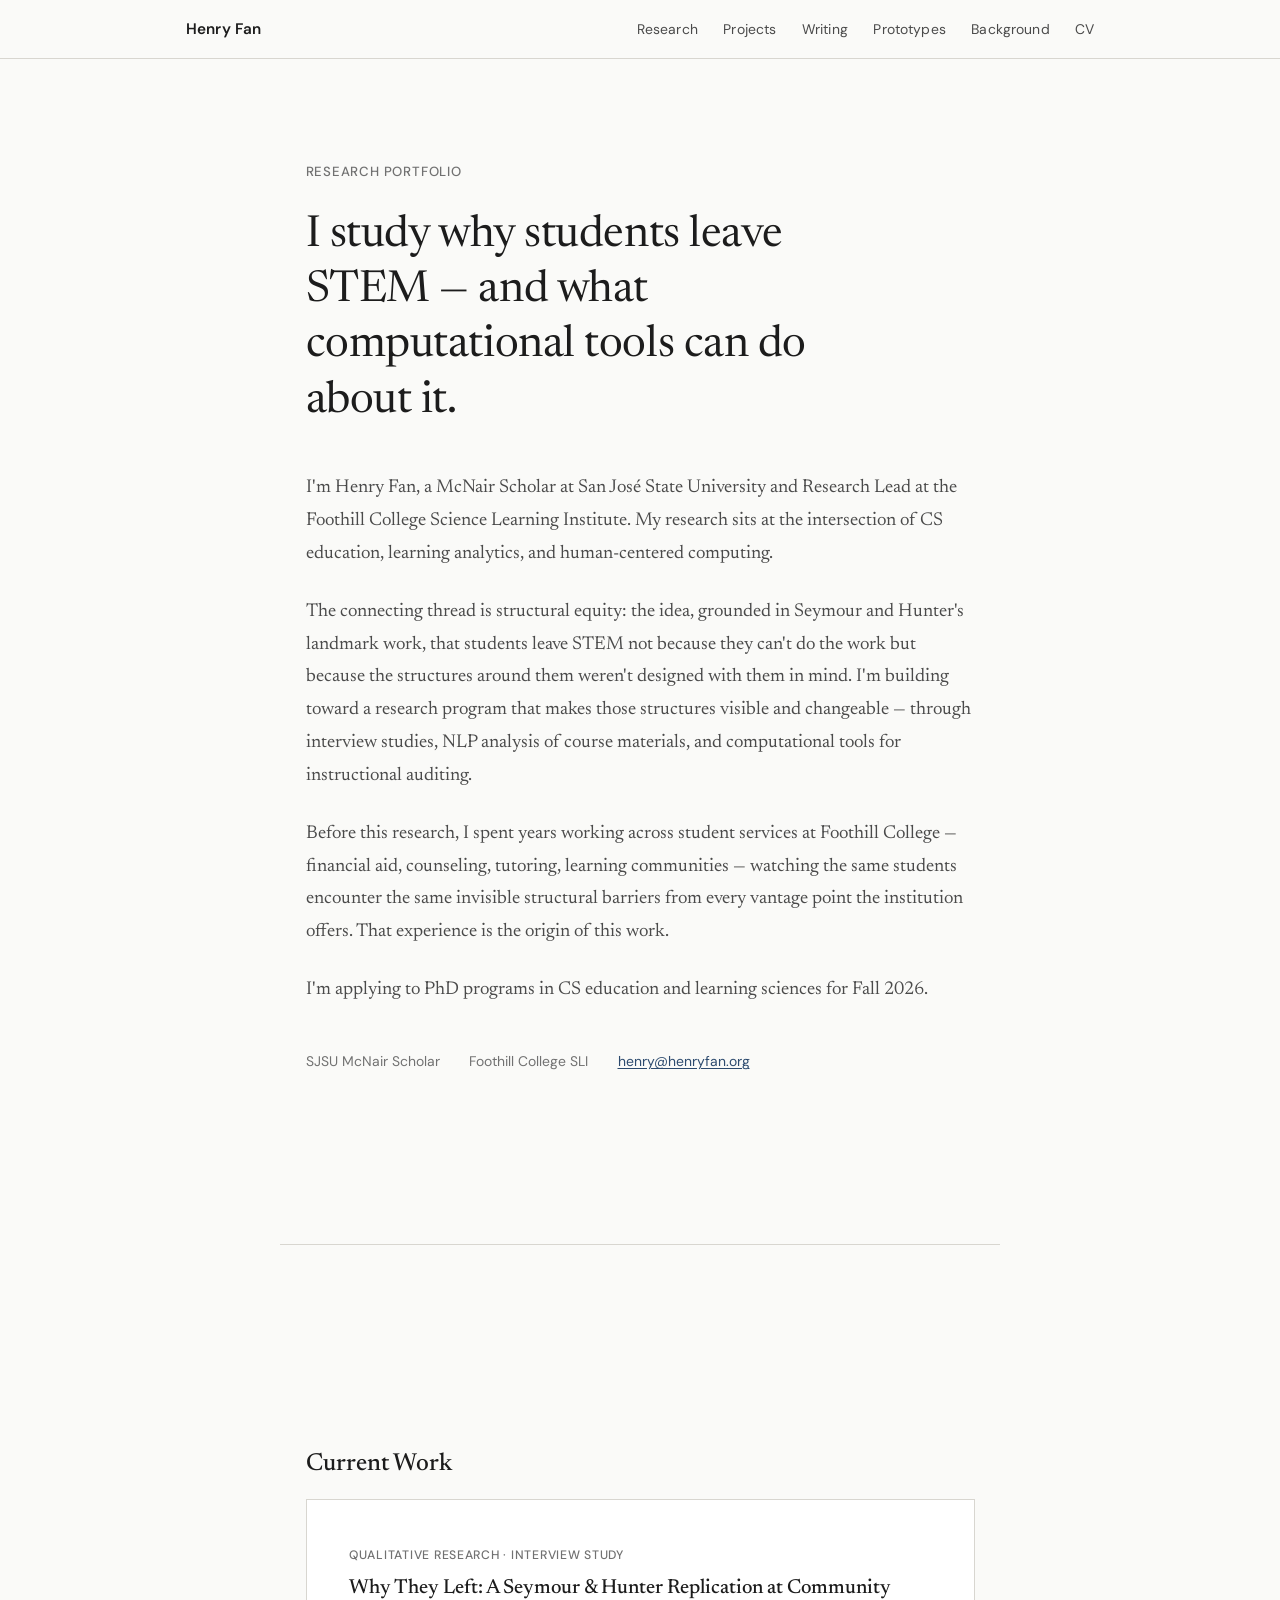
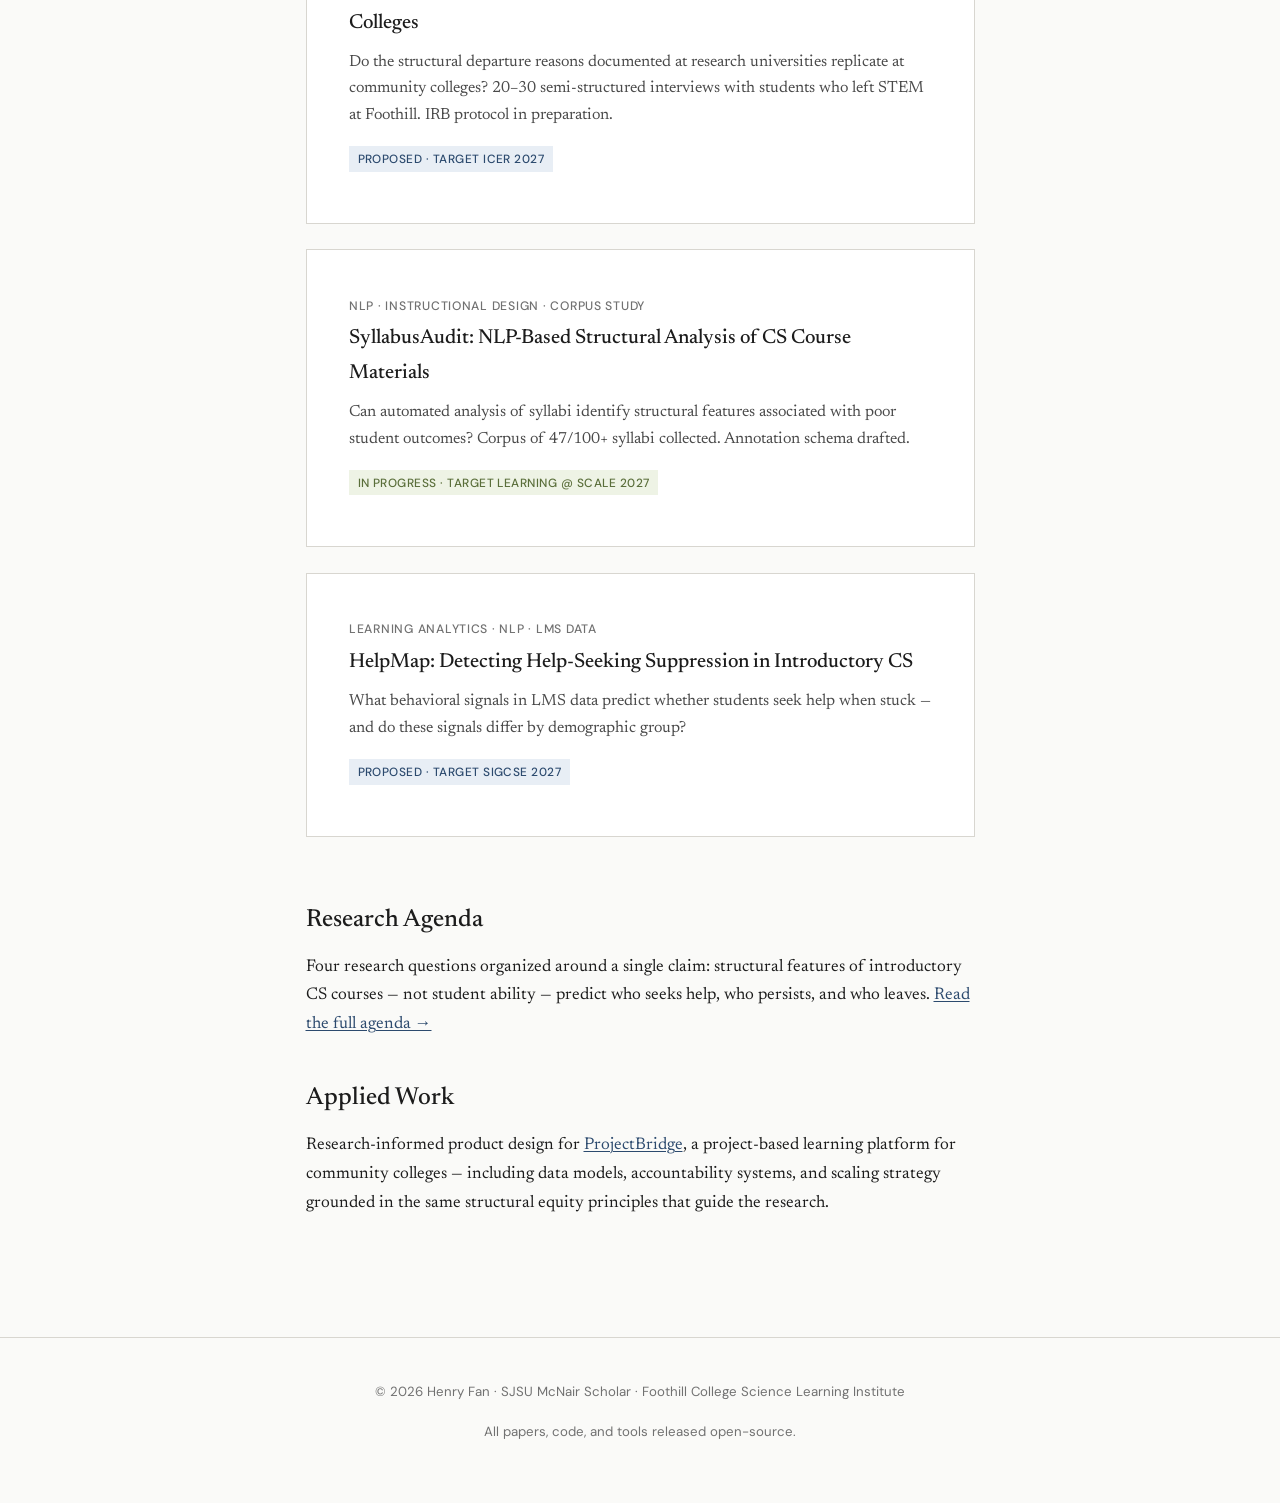
==== index.html @ f2f8becf "Add files via upload" ====
<!DOCTYPE html>
<html lang="en">
<head>
  <meta charset="UTF-8">
  <meta name="viewport" content="width=device-width, initial-scale=1.0">
  <title>Henry Fan — CS Education Research</title>
  <meta name="description" content="Research portfolio of Henry Fan. Studying structural features of introductory CS courses that predict help-seeking, persistence, and belonging at community colleges.">
  <link rel="stylesheet" href="style.css">
</head>
<body>

<nav class="site-nav" aria-label="Main navigation">
  <div class="nav-inner">
    <a href="index.html" class="nav-name">Henry Fan</a>
    <button class="nav-toggle" aria-label="Toggle navigation" onclick="document.querySelector('.nav-links').classList.toggle('open')">☰</button>
    <ul class="nav-links">
      <li><a href="research.html">Research</a></li>
      <li><a href="projects.html">Projects</a></li>
      <li><a href="writing.html">Writing</a></li>
      <li><a href="tools.html">Prototypes</a></li>
      <li><a href="background.html">Background</a></li>
      <li><a href="cv.pdf">CV</a></li>
    </ul>
  </div>
</nav>

<main>
  <div class="hero">
    <p class="hero-label">Research Portfolio</p>

    <h1>I study why students leave STEM — and what computational tools can do about it.</h1>

    <p class="lead">
      I'm Henry Fan, a McNair Scholar at San José State University and Research Lead at the Foothill College Science Learning Institute. My research sits at the intersection of CS education, learning analytics, and human-centered computing.
    </p>

    <p class="lead">
      The connecting thread is structural equity: the idea, grounded in Seymour and Hunter's landmark work, that students leave STEM not because they can't do the work but because the structures around them weren't designed with them in mind. I'm building toward a research program that makes those structures visible and changeable — through interview studies, NLP analysis of course materials, and computational tools for instructional auditing.
    </p>

    <p class="lead">
      Before this research, I spent years working across student services at Foothill College — financial aid, counseling, tutoring, learning communities — watching the same students encounter the same invisible structural barriers from every vantage point the institution offers. That experience is the origin of this work.
    </p>

    <p class="lead" style="margin-bottom: var(--space-xl);">
      I'm applying to PhD programs in CS education and learning sciences for Fall 2026.
    </p>

    <div class="meta-info">
      <span>SJSU McNair Scholar</span>
      <span>Foothill College SLI</span>
      <span><a href="mailto:henry@henryfan.org">henry@henryfan.org</a></span>
    </div>
  </div>

  <hr style="max-width: var(--max-width); margin-left: auto; margin-right: auto;">

  <div class="page-container">
    <h2>Current Work</h2>

    <div class="card">
      <a href="projects.html#p3">
        <span class="card-label">Qualitative Research · Interview Study</span>
        <p class="card-title">Why They Left: A Seymour &amp; Hunter Replication at Community Colleges</p>
        <p class="card-desc">Do the structural departure reasons documented at research universities replicate at community colleges? 20–30 semi-structured interviews with students who left STEM at Foothill. IRB protocol in preparation.</p>
        <span class="status proposed">Proposed · Target ICER 2027</span>
      </a>
    </div>

    <div class="card">
      <a href="projects.html#p2">
        <span class="card-label">NLP · Instructional Design · Corpus Study</span>
        <p class="card-title">SyllabusAudit: NLP-Based Structural Analysis of CS Course Materials</p>
        <p class="card-desc">Can automated analysis of syllabi identify structural features associated with poor student outcomes? Corpus of 47/100+ syllabi collected. Annotation schema drafted.</p>
        <span class="status in-progress">In Progress · Target Learning @ Scale 2027</span>
      </a>
    </div>

    <div class="card">
      <a href="projects.html#p1">
        <span class="card-label">Learning Analytics · NLP · LMS Data</span>
        <p class="card-title">HelpMap: Detecting Help-Seeking Suppression in Introductory CS</p>
        <p class="card-desc">What behavioral signals in LMS data predict whether students seek help when stuck — and do these signals differ by demographic group?</p>
        <span class="status proposed">Proposed · Target SIGCSE 2027</span>
      </a>
    </div>

    <h2>Research Agenda</h2>
    <p>
      Four research questions organized around a single claim: structural features of introductory CS courses — not student ability — predict who seeks help, who persists, and who leaves. <a href="research.html">Read the full agenda →</a>
    </p>

    <h2 style="margin-top: var(--space-xl);">Applied Work</h2>
    <p>
      Research-informed product design for <a href="applied.html">ProjectBridge</a>, a project-based learning platform for community colleges — including data models, accountability systems, and scaling strategy grounded in the same structural equity principles that guide the research.
    </p>
  </div>
</main>

<footer class="site-footer">
  <p>© 2026 Henry Fan · SJSU McNair Scholar · Foothill College Science Learning Institute</p>
  <p style="margin-top: 0.25rem;">All papers, code, and tools released open-source.</p>
</footer>

</body>
</html>
---- style.css ----
/* ============================================
   Henry Fan — Research Portfolio
   Academic editorial design system
   ============================================ */

@import url('https://fonts.googleapis.com/css2?family=Newsreader:ital,opsz,wght@0,6..72,300;0,6..72,400;0,6..72,500;0,6..72,600;1,6..72,400;1,6..72,500&family=DM+Sans:ital,wght@0,400;0,500;0,600;1,400&display=swap');

:root {
  --color-text: #1c1c1c;
  --color-text-secondary: #4a4a4a;
  --color-text-muted: #717171;
  --color-accent: #2c4a6e;
  --color-accent-light: #3a6b9f;
  --color-bg: #fafaf8;
  --color-bg-alt: #f2f1ed;
  --color-border: #d8d6d0;
  --color-border-light: #e8e6e2;
  --color-white: #ffffff;
  --font-serif: 'Newsreader', 'Georgia', serif;
  --font-sans: 'DM Sans', 'Helvetica Neue', sans-serif;
  --max-width: 720px;
  --max-width-wide: 960px;
  --space-xs: 0.25rem;
  --space-sm: 0.5rem;
  --space-md: 1rem;
  --space-lg: 1.5rem;
  --space-xl: 2.5rem;
  --space-2xl: 4rem;
  --space-3xl: 6rem;
}

*, *::before, *::after {
  margin: 0;
  padding: 0;
  box-sizing: border-box;
}

html {
  font-size: 17px;
  scroll-behavior: smooth;
  -webkit-text-size-adjust: 100%;
}

body {
  font-family: var(--font-serif);
  color: var(--color-text);
  background: var(--color-bg);
  line-height: 1.7;
  -webkit-font-smoothing: antialiased;
  -moz-osx-font-smoothing: grayscale;
}

/* ---- Navigation ---- */

.site-nav {
  font-family: var(--font-sans);
  border-bottom: 1px solid var(--color-border);
  background: var(--color-bg);
  position: sticky;
  top: 0;
  z-index: 100;
}

.site-nav .nav-inner {
  max-width: var(--max-width-wide);
  margin: 0 auto;
  padding: 0.85rem 1.5rem;
  display: flex;
  justify-content: space-between;
  align-items: center;
  flex-wrap: wrap;
  gap: 0.5rem;
}

.site-nav .nav-name {
  font-weight: 600;
  font-size: 0.9rem;
  letter-spacing: 0.02em;
  color: var(--color-text);
  text-decoration: none;
}

.site-nav .nav-links {
  display: flex;
  gap: 1.5rem;
  list-style: none;
  flex-wrap: wrap;
}

.site-nav .nav-links a {
  font-size: 0.82rem;
  color: var(--color-text-secondary);
  text-decoration: none;
  letter-spacing: 0.01em;
  transition: color 0.15s;
}

.site-nav .nav-links a:hover,
.site-nav .nav-links a.active {
  color: var(--color-accent);
}

.nav-toggle {
  display: none;
  background: none;
  border: none;
  cursor: pointer;
  padding: 0.25rem;
  color: var(--color-text);
  font-size: 1.4rem;
  line-height: 1;
}

@media (max-width: 640px) {
  .nav-toggle {
    display: block;
  }
  .site-nav .nav-links {
    display: none;
    width: 100%;
    flex-direction: column;
    gap: 0.75rem;
    padding-top: 0.75rem;
    border-top: 1px solid var(--color-border-light);
  }
  .site-nav .nav-links.open {
    display: flex;
  }
}

/* ---- Layout ---- */

.page-container {
  max-width: var(--max-width);
  margin: 0 auto;
  padding: var(--space-2xl) 1.5rem var(--space-3xl);
}

.page-container.wide {
  max-width: var(--max-width-wide);
}

/* ---- Typography ---- */

h1 {
  font-family: var(--font-serif);
  font-size: 2.2rem;
  font-weight: 500;
  line-height: 1.2;
  margin-bottom: var(--space-lg);
  letter-spacing: -0.01em;
}

h2 {
  font-family: var(--font-serif);
  font-size: 1.45rem;
  font-weight: 500;
  line-height: 1.3;
  margin-top: var(--space-2xl);
  margin-bottom: var(--space-md);
  color: var(--color-text);
}

h3 {
  font-family: var(--font-sans);
  font-size: 0.95rem;
  font-weight: 600;
  letter-spacing: 0.03em;
  text-transform: uppercase;
  color: var(--color-text-muted);
  margin-top: var(--space-xl);
  margin-bottom: var(--space-sm);
}

p {
  margin-bottom: var(--space-md);
}

a {
  color: var(--color-accent);
  text-decoration-thickness: 1px;
  text-underline-offset: 2px;
}

a:hover {
  color: var(--color-accent-light);
}

blockquote {
  border-left: 2px solid var(--color-accent);
  padding-left: var(--space-lg);
  margin: var(--space-xl) 0;
  font-style: italic;
  color: var(--color-text-secondary);
}

strong {
  font-weight: 600;
}

em {
  font-style: italic;
}

hr {
  border: none;
  border-top: 1px solid var(--color-border);
  margin: var(--space-2xl) 0;
}

/* ---- Page header ---- */

.page-header {
  margin-bottom: var(--space-2xl);
}

.page-header .label {
  font-family: var(--font-sans);
  font-size: 0.78rem;
  font-weight: 500;
  letter-spacing: 0.06em;
  text-transform: uppercase;
  color: var(--color-text-muted);
  margin-bottom: var(--space-sm);
}

.page-header h1 {
  margin-bottom: var(--space-sm);
}

.page-header .subtitle {
  font-size: 1.05rem;
  color: var(--color-text-secondary);
  line-height: 1.6;
}

/* ---- Homepage hero ---- */

.hero {
  padding: var(--space-3xl) 1.5rem;
  max-width: var(--max-width);
  margin: 0 auto;
}

.hero-label {
  font-family: var(--font-sans);
  font-size: 0.78rem;
  font-weight: 500;
  letter-spacing: 0.06em;
  text-transform: uppercase;
  color: var(--color-text-muted);
  margin-bottom: var(--space-lg);
}

.hero h1 {
  font-size: 2.6rem;
  font-weight: 400;
  line-height: 1.25;
  margin-bottom: var(--space-xl);
  max-width: 600px;
}

.hero .lead {
  font-size: 1.1rem;
  line-height: 1.75;
  color: var(--color-text-secondary);
  margin-bottom: var(--space-lg);
}

.hero .meta-info {
  font-family: var(--font-sans);
  font-size: 0.82rem;
  color: var(--color-text-muted);
  line-height: 1.8;
}

.hero .meta-info span {
  display: inline-block;
  margin-right: var(--space-lg);
}

/* ---- Cards ---- */

.card {
  background: var(--color-white);
  border: 1px solid var(--color-border);
  padding: var(--space-xl);
  margin-bottom: var(--space-lg);
  transition: border-color 0.15s;
}

.card:hover {
  border-color: var(--color-accent);
}

.card .card-label {
  font-family: var(--font-sans);
  font-size: 0.72rem;
  font-weight: 500;
  letter-spacing: 0.06em;
  text-transform: uppercase;
  color: var(--color-text-muted);
  margin-bottom: var(--space-sm);
}

.card .card-title {
  font-family: var(--font-serif);
  font-size: 1.2rem;
  font-weight: 500;
  margin-bottom: var(--space-sm);
  color: var(--color-text);
  text-transform: none;
  letter-spacing: normal;
}

.card .card-desc {
  font-size: 0.95rem;
  color: var(--color-text-secondary);
  line-height: 1.65;
}

.card a {
  text-decoration: none;
  color: inherit;
}

/* ---- Status badges ---- */

.status {
  font-family: var(--font-sans);
  font-size: 0.7rem;
  font-weight: 500;
  letter-spacing: 0.04em;
  text-transform: uppercase;
  padding: 0.15rem 0.5rem;
  display: inline-block;
  margin-bottom: var(--space-sm);
}

.status.proposed {
  color: var(--color-accent);
  background: #e8eef5;
}

.status.in-progress {
  color: #5a6e3a;
  background: #eef3e5;
}

.status.submitted {
  color: #7a5a2e;
  background: #f5f0e5;
}

/* ---- Research question blocks ---- */

.rq-block {
  border-left: 2px solid var(--color-border);
  padding: var(--space-lg) 0 var(--space-lg) var(--space-xl);
  margin-bottom: var(--space-xl);
}

.rq-block .rq-id {
  font-family: var(--font-sans);
  font-size: 0.75rem;
  font-weight: 600;
  letter-spacing: 0.06em;
  text-transform: uppercase;
  color: var(--color-accent);
  margin-bottom: var(--space-xs);
}

.rq-block .rq-title {
  font-family: var(--font-serif);
  font-size: 1.15rem;
  font-weight: 500;
  margin-bottom: var(--space-sm);
  color: var(--color-text);
}

.rq-block .rq-text {
  font-size: 0.95rem;
  color: var(--color-text-secondary);
  line-height: 1.65;
}

.rq-block .rq-methods {
  font-family: var(--font-sans);
  font-size: 0.8rem;
  color: var(--color-text-muted);
  margin-top: var(--space-sm);
}

/* ---- Detail sections (project pages, etc.) ---- */

.detail-section {
  margin-top: var(--space-xl);
}

.detail-section h3 {
  margin-top: 0;
}

.detail-grid {
  display: grid;
  grid-template-columns: 1fr 1fr;
  gap: var(--space-md) var(--space-xl);
  margin-top: var(--space-md);
}

@media (max-width: 640px) {
  .detail-grid {
    grid-template-columns: 1fr;
  }
}

.detail-grid dt {
  font-family: var(--font-sans);
  font-size: 0.78rem;
  font-weight: 500;
  letter-spacing: 0.03em;
  text-transform: uppercase;
  color: var(--color-text-muted);
  margin-bottom: 0.15rem;
}

.detail-grid dd {
  font-size: 0.92rem;
  color: var(--color-text-secondary);
  line-height: 1.55;
}

/* ---- Timeline / Roadmap ---- */

.timeline-item {
  padding-left: var(--space-xl);
  border-left: 1px solid var(--color-border);
  padding-bottom: var(--space-xl);
  position: relative;
}

.timeline-item::before {
  content: '';
  position: absolute;
  left: -4px;
  top: 0.4rem;
  width: 7px;
  height: 7px;
  border-radius: 50%;
  background: var(--color-accent);
}

.timeline-item:last-child {
  border-left: none;
}

.timeline-item .timeline-date {
  font-family: var(--font-sans);
  font-size: 0.78rem;
  font-weight: 500;
  letter-spacing: 0.04em;
  text-transform: uppercase;
  color: var(--color-accent);
  margin-bottom: var(--space-xs);
}

.timeline-item .timeline-title {
  font-family: var(--font-serif);
  font-size: 1.05rem;
  font-weight: 500;
  margin-bottom: var(--space-xs);
  text-transform: none;
  letter-spacing: normal;
}

.timeline-item .timeline-desc {
  font-size: 0.9rem;
  color: var(--color-text-secondary);
  line-height: 1.6;
}

/* ---- Writing / Reading list items ---- */

.writing-item {
  padding: var(--space-lg) 0;
  border-bottom: 1px solid var(--color-border-light);
}

.writing-item:first-child {
  padding-top: 0;
}

.writing-item .writing-type {
  font-family: var(--font-sans);
  font-size: 0.72rem;
  font-weight: 500;
  letter-spacing: 0.06em;
  text-transform: uppercase;
  color: var(--color-text-muted);
  margin-bottom: var(--space-xs);
}

.writing-item .writing-title {
  font-size: 1.05rem;
  font-weight: 500;
  margin-bottom: var(--space-xs);
}

.writing-item .writing-desc {
  font-size: 0.9rem;
  color: var(--color-text-secondary);
  line-height: 1.6;
}

/* ---- About / Background section ---- */

.role-list {
  list-style: none;
  margin-top: var(--space-md);
}

.role-list li {
  padding: var(--space-md) 0;
  border-bottom: 1px solid var(--color-border-light);
  font-size: 0.95rem;
}

.role-list li:last-child {
  border-bottom: none;
}

.role-list .role-title {
  font-weight: 500;
  color: var(--color-text);
}

.role-list .role-context {
  color: var(--color-text-secondary);
  font-size: 0.9rem;
  margin-top: 0.15rem;
}

/* ---- Contact / Footer ---- */

.site-footer {
  border-top: 1px solid var(--color-border);
  padding: var(--space-xl) 1.5rem;
  font-family: var(--font-sans);
  font-size: 0.78rem;
  color: var(--color-text-muted);
  text-align: center;
}

.contact-block {
  font-family: var(--font-sans);
  font-size: 0.88rem;
  line-height: 1.8;
  margin-top: var(--space-xl);
  padding: var(--space-xl);
  background: var(--color-bg-alt);
  border: 1px solid var(--color-border-light);
}

.contact-block a {
  color: var(--color-accent);
}

/* ---- Expandable sections ---- */

details {
  margin-top: var(--space-md);
}

details summary {
  font-family: var(--font-sans);
  font-size: 0.85rem;
  font-weight: 500;
  color: var(--color-accent);
  cursor: pointer;
  list-style: none;
}

details summary::-webkit-details-marker {
  display: none;
}

details summary::before {
  content: '+ ';
}

details[open] summary::before {
  content: '− ';
}

details .detail-content {
  padding-top: var(--space-md);
  font-size: 0.92rem;
  color: var(--color-text-secondary);
  line-height: 1.65;
}

/* ---- Utility ---- */

.text-muted {
  color: var(--color-text-muted);
}

.text-small {
  font-size: 0.85rem;
}

.font-sans {
  font-family: var(--font-sans);
}

.mt-0 { margin-top: 0; }
.mt-sm { margin-top: var(--space-sm); }
.mt-md { margin-top: var(--space-md); }
.mt-lg { margin-top: var(--space-lg); }
.mt-xl { margin-top: var(--space-xl); }
.mt-2xl { margin-top: var(--space-2xl); }
.mb-0 { margin-bottom: 0; }
.mb-sm { margin-bottom: var(--space-sm); }
.mb-md { margin-bottom: var(--space-md); }

.visually-hidden {
  position: absolute;
  width: 1px;
  height: 1px;
  overflow: hidden;
  clip: rect(0,0,0,0);
  white-space: nowrap;
}

/* ---- Print ---- */

@media print {
  .site-nav, .nav-toggle { display: none; }
  body { font-size: 11pt; }
  .page-container { max-width: none; padding: 0; }
}
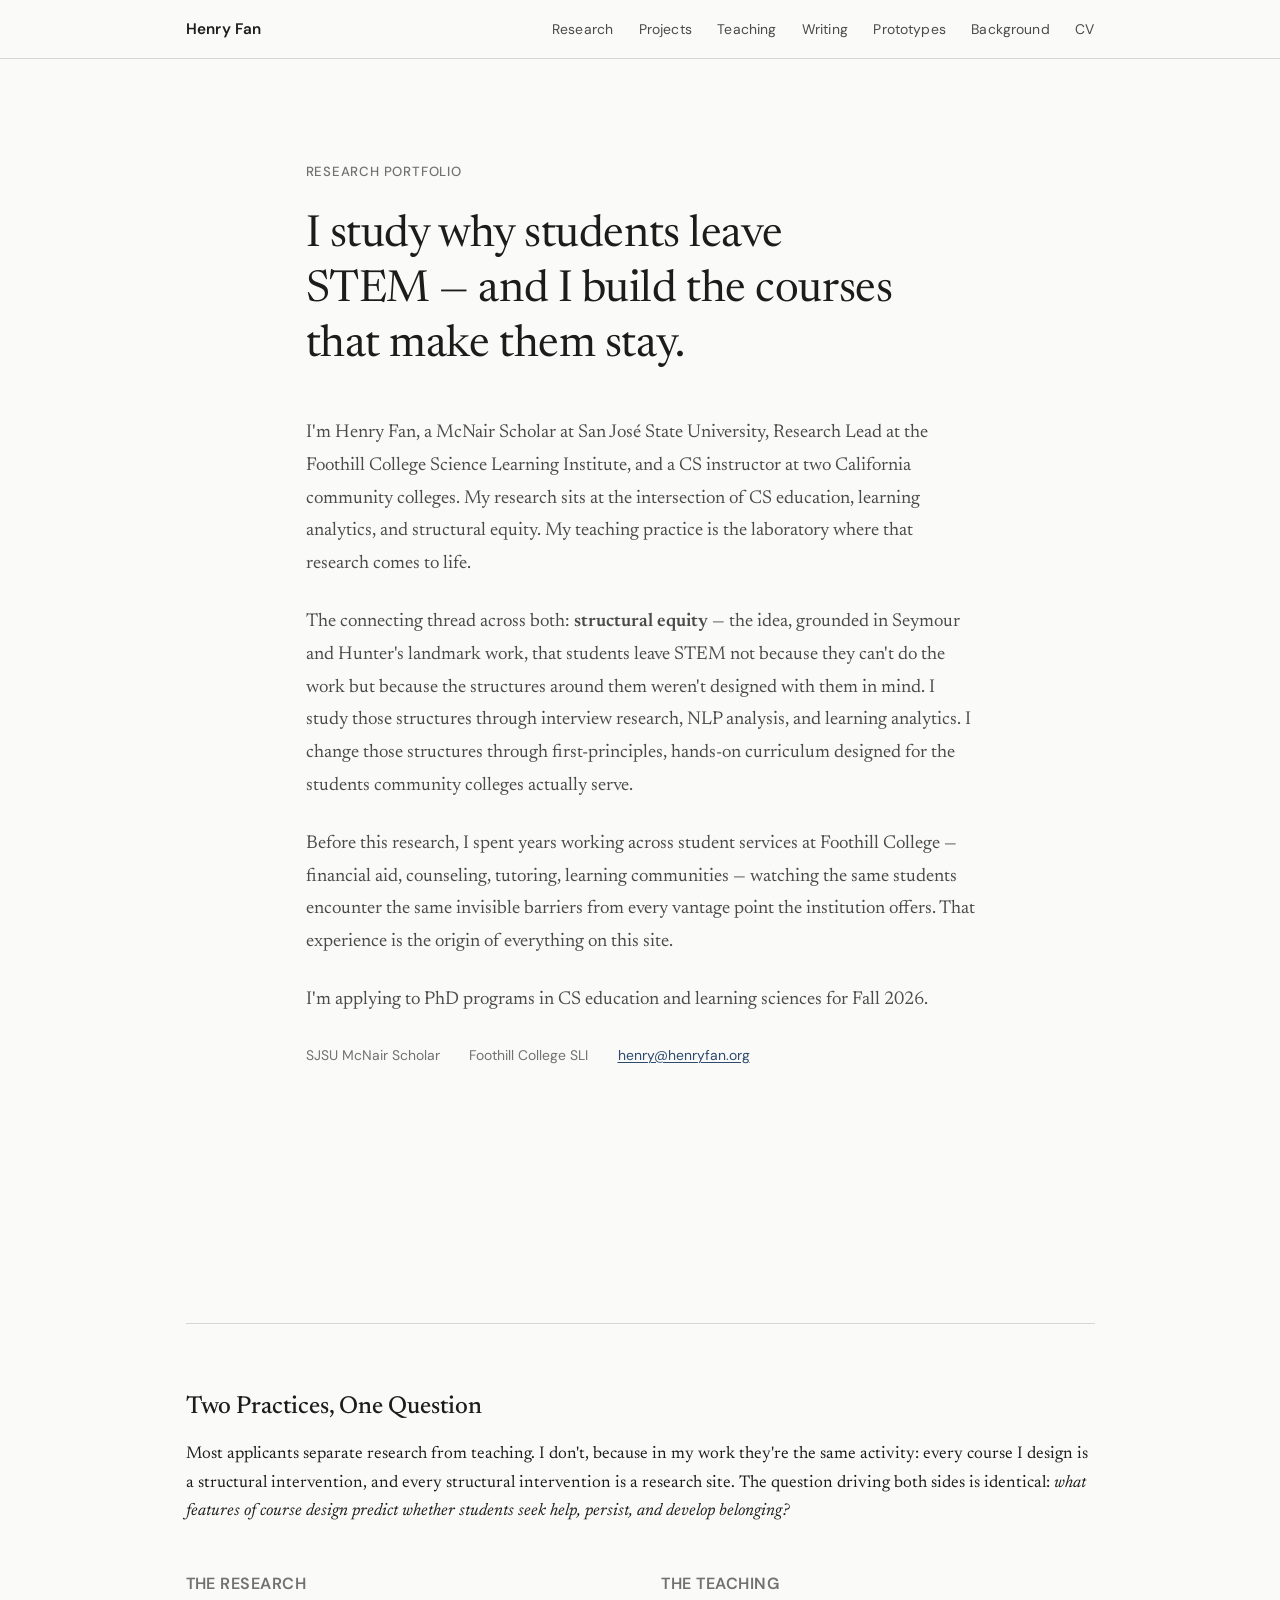
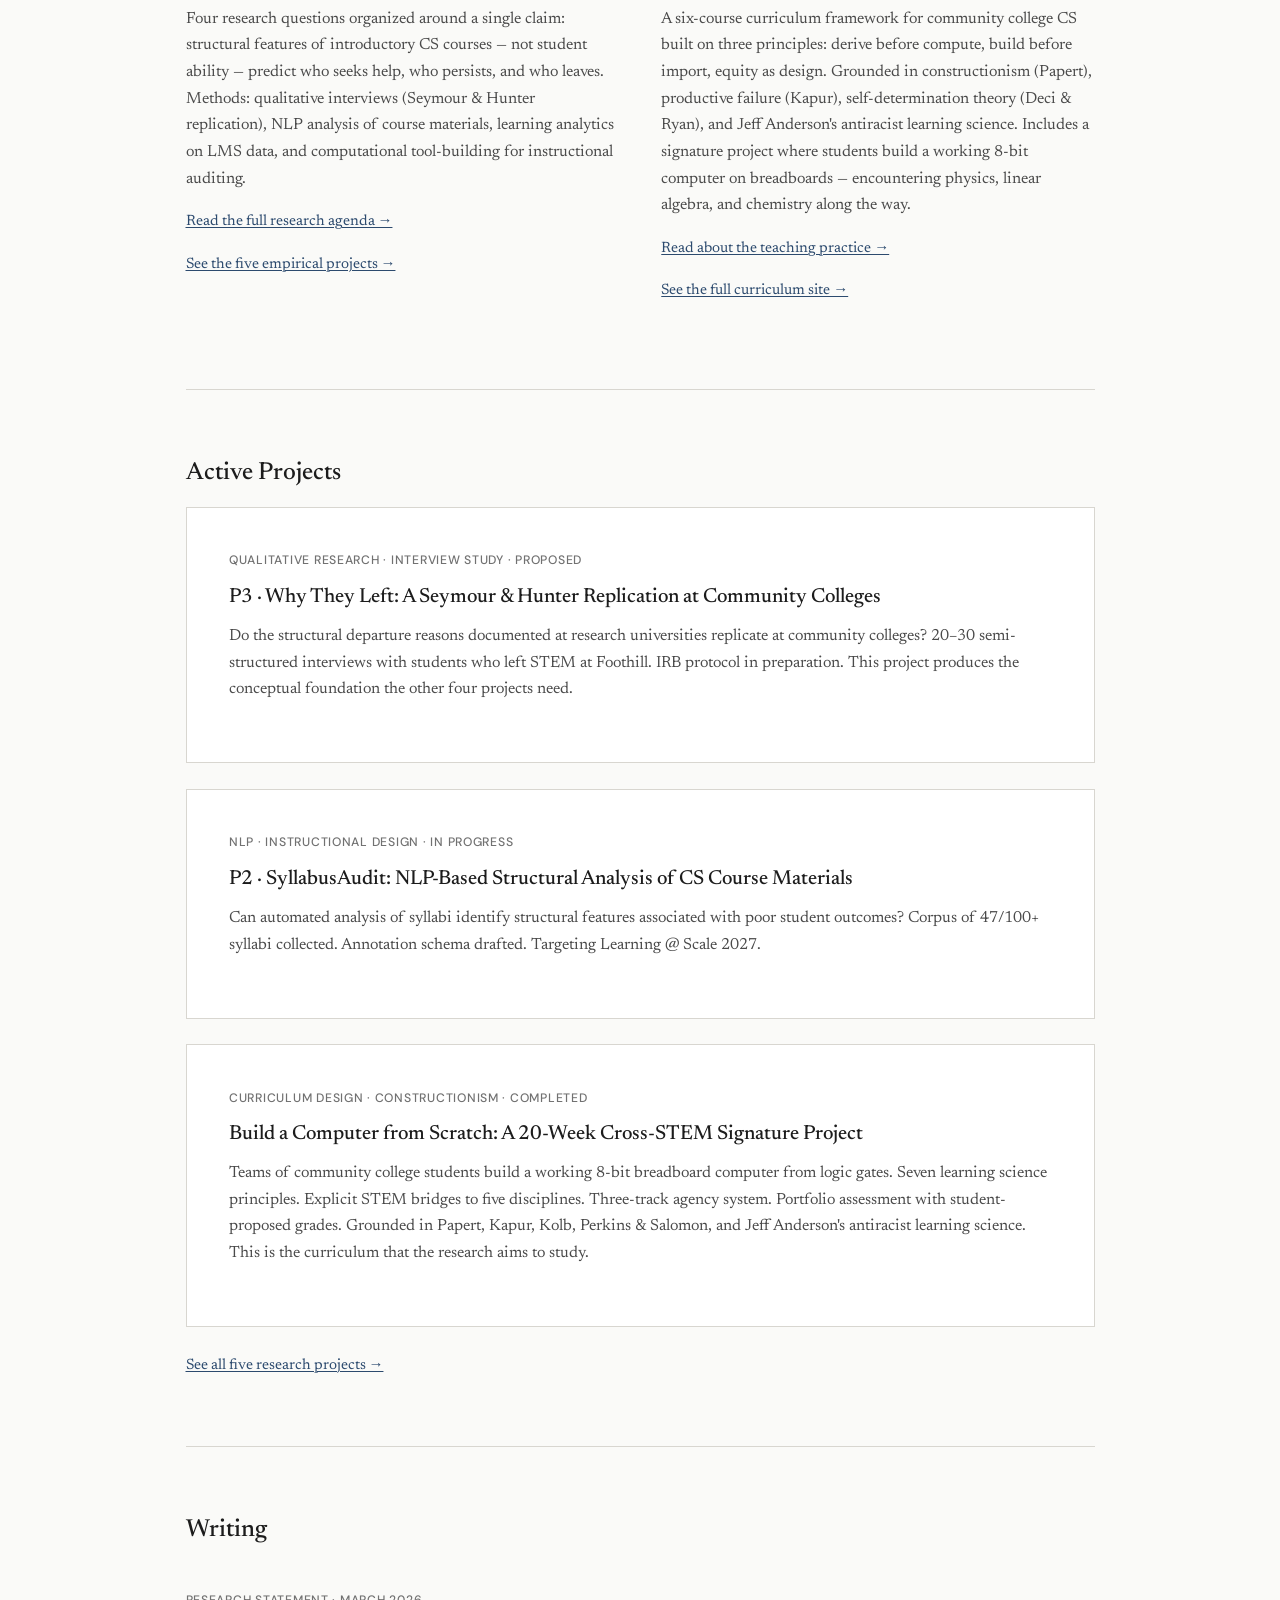
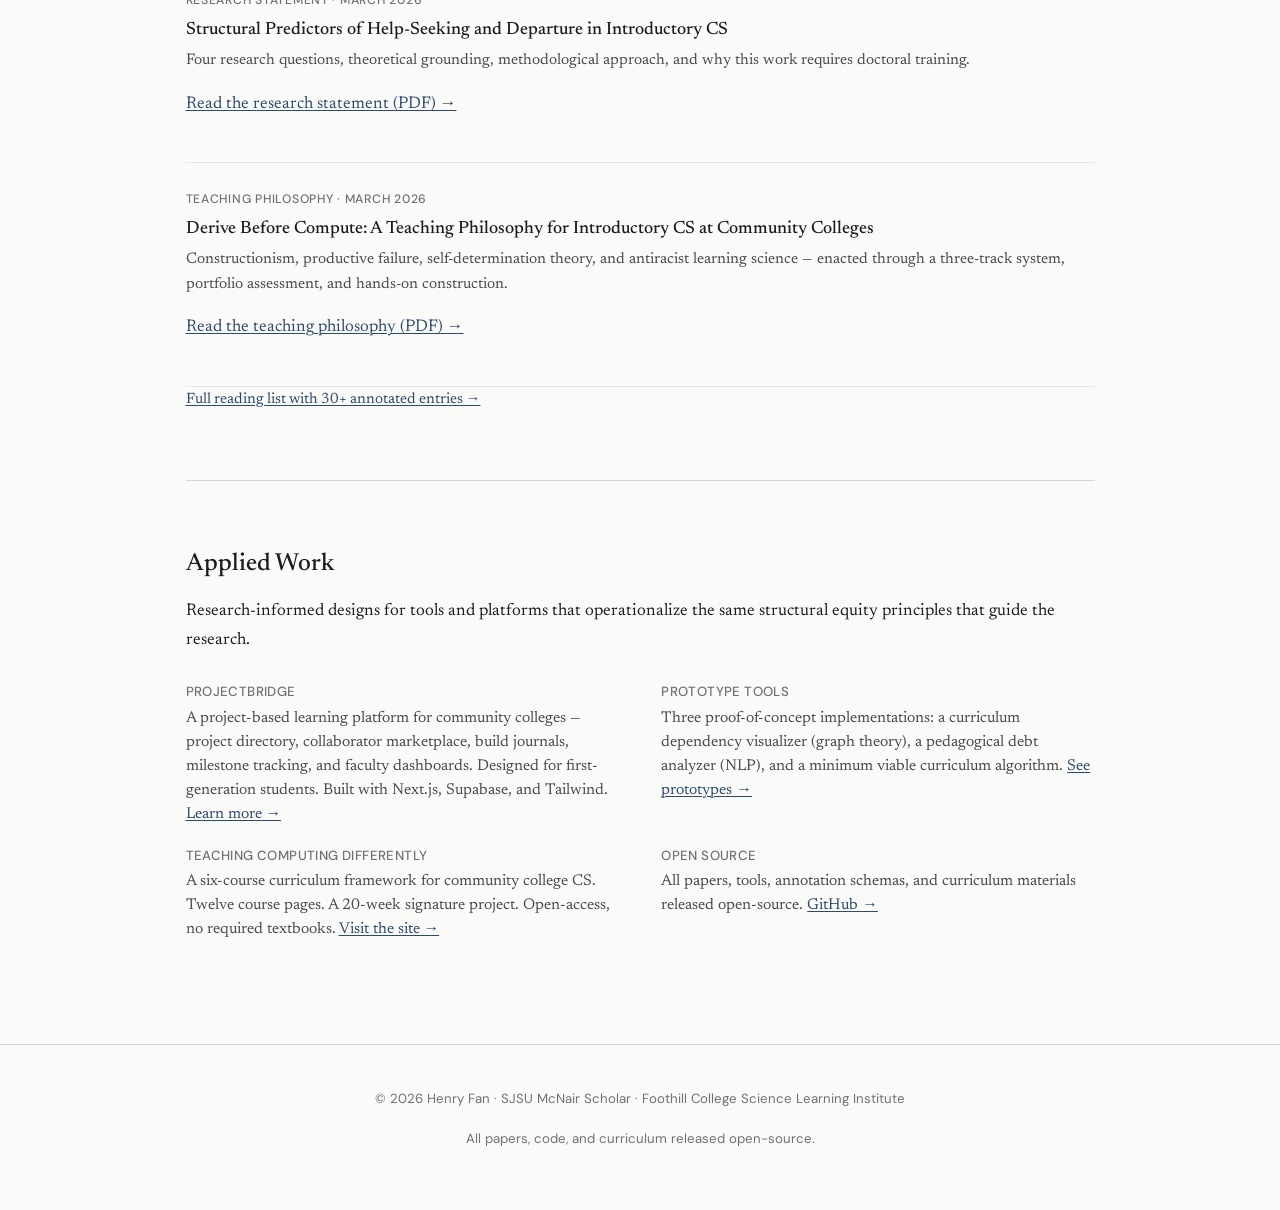
==== commit bef32b2c: "Add files via upload" ====
--- a/index.html
+++ b/index.html
@@ -4,7 +4,7 @@
   <meta charset="UTF-8">
   <meta name="viewport" content="width=device-width, initial-scale=1.0">
   <title>Henry Fan — CS Education Research</title>
-  <meta name="description" content="Research portfolio of Henry Fan. Studying structural features of introductory CS courses that predict help-seeking, persistence, and belonging at community colleges.">
+  <meta name="description" content="CS education researcher studying structural equity, help-seeking, and STEM departure at community colleges. McNair Scholar, SJSU. CS instructor building first-principles curriculum.">
   <link rel="stylesheet" href="style.css">
 </head>
 <body>
@@ -16,6 +16,7 @@
     <ul class="nav-links">
       <li><a href="research.html">Research</a></li>
       <li><a href="projects.html">Projects</a></li>
+      <li><a href="teaching.html">Teaching</a></li>
       <li><a href="writing.html">Writing</a></li>
       <li><a href="tools.html">Prototypes</a></li>
       <li><a href="background.html">Background</a></li>
@@ -24,82 +25,170 @@
   </div>
 </nav>
 
-<main>
-  <div class="hero">
-    <p class="hero-label">Research Portfolio</p>
+<div class="hero">
+  <p class="hero-label">Research Portfolio</p>
+  <h1>I study why students leave STEM — and I build the courses that make them stay.</h1>
 
-    <h1>I study why students leave STEM — and what computational tools can do about it.</h1>
+  <p class="lead">
+    I'm Henry Fan, a McNair Scholar at San José State University, Research Lead at the Foothill College Science Learning Institute, and a CS instructor at two California community colleges. My research sits at the intersection of CS education, learning analytics, and structural equity. My teaching practice is the laboratory where that research comes to life.
+  </p>
 
-    <p class="lead">
-      I'm Henry Fan, a McNair Scholar at San José State University and Research Lead at the Foothill College Science Learning Institute. My research sits at the intersection of CS education, learning analytics, and human-centered computing.
-    </p>
+  <p class="lead">
+    The connecting thread across both: <strong>structural equity</strong> — the idea, grounded in Seymour and Hunter's landmark work, that students leave STEM not because they can't do the work but because the structures around them weren't designed with them in mind. I study those structures through interview research, NLP analysis, and learning analytics. I change those structures through first-principles, hands-on curriculum designed for the students community colleges actually serve.
+  </p>
 
-    <p class="lead">
-      The connecting thread is structural equity: the idea, grounded in Seymour and Hunter's landmark work, that students leave STEM not because they can't do the work but because the structures around them weren't designed with them in mind. I'm building toward a research program that makes those structures visible and changeable — through interview studies, NLP analysis of course materials, and computational tools for instructional auditing.
-    </p>
+  <p class="lead">
+    Before this research, I spent years working across student services at Foothill College — financial aid, counseling, tutoring, learning communities — watching the same students encounter the same invisible barriers from every vantage point the institution offers. That experience is the origin of everything on this site.
+  </p>
 
-    <p class="lead">
-      Before this research, I spent years working across student services at Foothill College — financial aid, counseling, tutoring, learning communities — watching the same students encounter the same invisible structural barriers from every vantage point the institution offers. That experience is the origin of this work.
-    </p>
+  <p class="lead">
+    I'm applying to PhD programs in CS education and learning sciences for Fall 2026.
+  </p>
 
-    <p class="lead" style="margin-bottom: var(--space-xl);">
-      I'm applying to PhD programs in CS education and learning sciences for Fall 2026.
-    </p>
+  <p class="meta-info">
+    <span>SJSU McNair Scholar</span>
+    <span>Foothill College SLI</span>
+    <span><a href="mailto:henry@henryfan.org">henry@henryfan.org</a></span>
+  </p>
+</div>
 
-    <div class="meta-info">
-      <span>SJSU McNair Scholar</span>
-      <span>Foothill College SLI</span>
-      <span><a href="mailto:henry@henryfan.org">henry@henryfan.org</a></span>
+<main class="page-container wide">
+
+  <hr>
+
+  <!-- ============================================
+       TWO COLUMNS: RESEARCH + TEACHING
+       ============================================ -->
+
+  <h2>Two Practices, One Question</h2>
+
+  <p>
+    Most applicants separate research from teaching. I don't, because in my work they're the same activity: every course I design is a structural intervention, and every structural intervention is a research site. The question driving both sides is identical: <em>what features of course design predict whether students seek help, persist, and develop belonging?</em>
+  </p>
+
+  <div class="detail-grid" style="margin-top:var(--space-xl);gap:var(--space-xl);">
+    <div>
+      <h3 style="margin-top:0;">The Research</h3>
+      <p style="font-size:0.95rem;color:var(--color-text-secondary);line-height:1.65;">
+        Four research questions organized around a single claim: structural features of introductory CS courses — not student ability — predict who seeks help, who persists, and who leaves. Methods: qualitative interviews (Seymour &amp; Hunter replication), NLP analysis of course materials, learning analytics on LMS data, and computational tool-building for instructional auditing.
+      </p>
+      <p style="font-size:0.88rem;"><a href="research.html">Read the full research agenda →</a></p>
+      <p style="font-size:0.88rem;"><a href="projects.html">See the five empirical projects →</a></p>
+    </div>
+    <div>
+      <h3 style="margin-top:0;">The Teaching</h3>
+      <p style="font-size:0.95rem;color:var(--color-text-secondary);line-height:1.65;">
+        A six-course curriculum framework for community college CS built on three principles: derive before compute, build before import, equity as design. Grounded in constructionism (Papert), productive failure (Kapur), self-determination theory (Deci &amp; Ryan), and Jeff Anderson's antiracist learning science. Includes a signature project where students build a working 8-bit computer on breadboards — encountering physics, linear algebra, and chemistry along the way.
+      </p>
+      <p style="font-size:0.88rem;"><a href="teaching.html">Read about the teaching practice →</a></p>
+      <p style="font-size:0.88rem;"><a href="https://fansofhenry.github.io/teach_cs/" target="_blank">See the full curriculum site →</a></p>
     </div>
   </div>
 
-  <hr style="max-width: var(--max-width); margin-left: auto; margin-right: auto;">
+  <hr>
 
-  <div class="page-container">
-    <h2>Current Work</h2>
+  <!-- ============================================
+       CURRENT PROJECTS (top 3)
+       ============================================ -->
 
+  <h2>Active Projects</h2>
+
+  <a href="projects.html#p3" style="text-decoration:none;color:inherit;">
     <div class="card">
-      <a href="projects.html#p3">
-        <span class="card-label">Qualitative Research · Interview Study</span>
-        <p class="card-title">Why They Left: A Seymour &amp; Hunter Replication at Community Colleges</p>
-        <p class="card-desc">Do the structural departure reasons documented at research universities replicate at community colleges? 20–30 semi-structured interviews with students who left STEM at Foothill. IRB protocol in preparation.</p>
-        <span class="status proposed">Proposed · Target ICER 2027</span>
-      </a>
+      <p class="card-label">Qualitative Research · Interview Study · Proposed</p>
+      <p class="card-title">P3 · Why They Left: A Seymour &amp; Hunter Replication at Community Colleges</p>
+      <p class="card-desc">
+        Do the structural departure reasons documented at research universities replicate at community colleges? 20–30 semi-structured interviews with students who left STEM at Foothill. IRB protocol in preparation. This project produces the conceptual foundation the other four projects need.
+      </p>
     </div>
+  </a>
 
+  <a href="projects.html#p2" style="text-decoration:none;color:inherit;">
     <div class="card">
-      <a href="projects.html#p2">
-        <span class="card-label">NLP · Instructional Design · Corpus Study</span>
-        <p class="card-title">SyllabusAudit: NLP-Based Structural Analysis of CS Course Materials</p>
-        <p class="card-desc">Can automated analysis of syllabi identify structural features associated with poor student outcomes? Corpus of 47/100+ syllabi collected. Annotation schema drafted.</p>
-        <span class="status in-progress">In Progress · Target Learning @ Scale 2027</span>
-      </a>
+      <p class="card-label">NLP · Instructional Design · In Progress</p>
+      <p class="card-title">P2 · SyllabusAudit: NLP-Based Structural Analysis of CS Course Materials</p>
+      <p class="card-desc">
+        Can automated analysis of syllabi identify structural features associated with poor student outcomes? Corpus of 47/100+ syllabi collected. Annotation schema drafted. Targeting Learning @ Scale 2027.
+      </p>
     </div>
+  </a>
 
+  <a href="https://fansofhenry.github.io/teach_cs/build-a-computer.html" style="text-decoration:none;color:inherit;" target="_blank">
     <div class="card">
-      <a href="projects.html#p1">
-        <span class="card-label">Learning Analytics · NLP · LMS Data</span>
-        <p class="card-title">HelpMap: Detecting Help-Seeking Suppression in Introductory CS</p>
-        <p class="card-desc">What behavioral signals in LMS data predict whether students seek help when stuck — and do these signals differ by demographic group?</p>
-        <span class="status proposed">Proposed · Target SIGCSE 2027</span>
-      </a>
+      <p class="card-label">Curriculum Design · Constructionism · Completed</p>
+      <p class="card-title">Build a Computer from Scratch: A 20-Week Cross-STEM Signature Project</p>
+      <p class="card-desc">
+        Teams of community college students build a working 8-bit breadboard computer from logic gates. Seven learning science principles. Explicit STEM bridges to five disciplines. Three-track agency system. Portfolio assessment with student-proposed grades. Grounded in Papert, Kapur, Kolb, Perkins &amp; Salomon, and Jeff Anderson's antiracist learning science. This is the curriculum that the research aims to study.
+      </p>
     </div>
+  </a>
 
-    <h2>Research Agenda</h2>
-    <p>
-      Four research questions organized around a single claim: structural features of introductory CS courses — not student ability — predict who seeks help, who persists, and who leaves. <a href="research.html">Read the full agenda →</a>
+  <p style="font-size:0.88rem;"><a href="projects.html">See all five research projects →</a></p>
+
+  <hr>
+
+  <!-- ============================================
+       WRITING
+       ============================================ -->
+
+  <h2>Writing</h2>
+
+  <div class="writing-item">
+    <p class="writing-type">Research Statement · March 2026</p>
+    <p class="writing-title">Structural Predictors of Help-Seeking and Departure in Introductory CS</p>
+    <p class="writing-desc">
+      Four research questions, theoretical grounding, methodological approach, and why this work requires doctoral training.
     </p>
+    <p class="mt-sm"><a href="research-statement.pdf">Read the research statement (PDF) →</a></p>
+  </div>
 
-    <h2 style="margin-top: var(--space-xl);">Applied Work</h2>
-    <p>
-      Research-informed product design for <a href="applied.html">ProjectBridge</a>, a project-based learning platform for community colleges — including data models, accountability systems, and scaling strategy grounded in the same structural equity principles that guide the research.
+  <div class="writing-item">
+    <p class="writing-type">Teaching Philosophy · March 2026</p>
+    <p class="writing-title">Derive Before Compute: A Teaching Philosophy for Introductory CS at Community Colleges</p>
+    <p class="writing-desc">
+      Constructionism, productive failure, self-determination theory, and antiracist learning science — enacted through a three-track system, portfolio assessment, and hands-on construction.
     </p>
+    <p class="mt-sm"><a href="teaching-philosophy.pdf">Read the teaching philosophy (PDF) →</a></p>
   </div>
+
+  <p style="font-size:0.88rem;"><a href="writing.html">Full reading list with 30+ annotated entries →</a></p>
+
+  <hr>
+
+  <!-- ============================================
+       APPLIED WORK
+       ============================================ -->
+
+  <h2>Applied Work</h2>
+
+  <p>
+    Research-informed designs for tools and platforms that operationalize the same structural equity principles that guide the research.
+  </p>
+
+  <div class="detail-grid" style="margin-top:var(--space-lg);">
+    <div>
+      <dt>ProjectBridge</dt>
+      <dd>A project-based learning platform for community colleges — project directory, collaborator marketplace, build journals, milestone tracking, and faculty dashboards. Designed for first-generation students. Built with Next.js, Supabase, and Tailwind. <a href="tools.html">Learn more →</a></dd>
+    </div>
+    <div>
+      <dt>Prototype Tools</dt>
+      <dd>Three proof-of-concept implementations: a curriculum dependency visualizer (graph theory), a pedagogical debt analyzer (NLP), and a minimum viable curriculum algorithm. <a href="tools.html">See prototypes →</a></dd>
+    </div>
+    <div>
+      <dt>Teaching Computing Differently</dt>
+      <dd>A six-course curriculum framework for community college CS. Twelve course pages. A 20-week signature project. Open-access, no required textbooks. <a href="https://fansofhenry.github.io/teach_cs/" target="_blank">Visit the site →</a></dd>
+    </div>
+    <div>
+      <dt>Open Source</dt>
+      <dd>All papers, tools, annotation schemas, and curriculum materials released open-source. <a href="https://github.com/fansofhenry">GitHub →</a></dd>
+    </div>
+  </div>
+
 </main>
 
 <footer class="site-footer">
   <p>© 2026 Henry Fan · SJSU McNair Scholar · Foothill College Science Learning Institute</p>
-  <p style="margin-top: 0.25rem;">All papers, code, and tools released open-source.</p>
+  <p style="margin-top:0.5rem;">All papers, code, and curriculum released open-source.</p>
 </footer>
 
 </body>
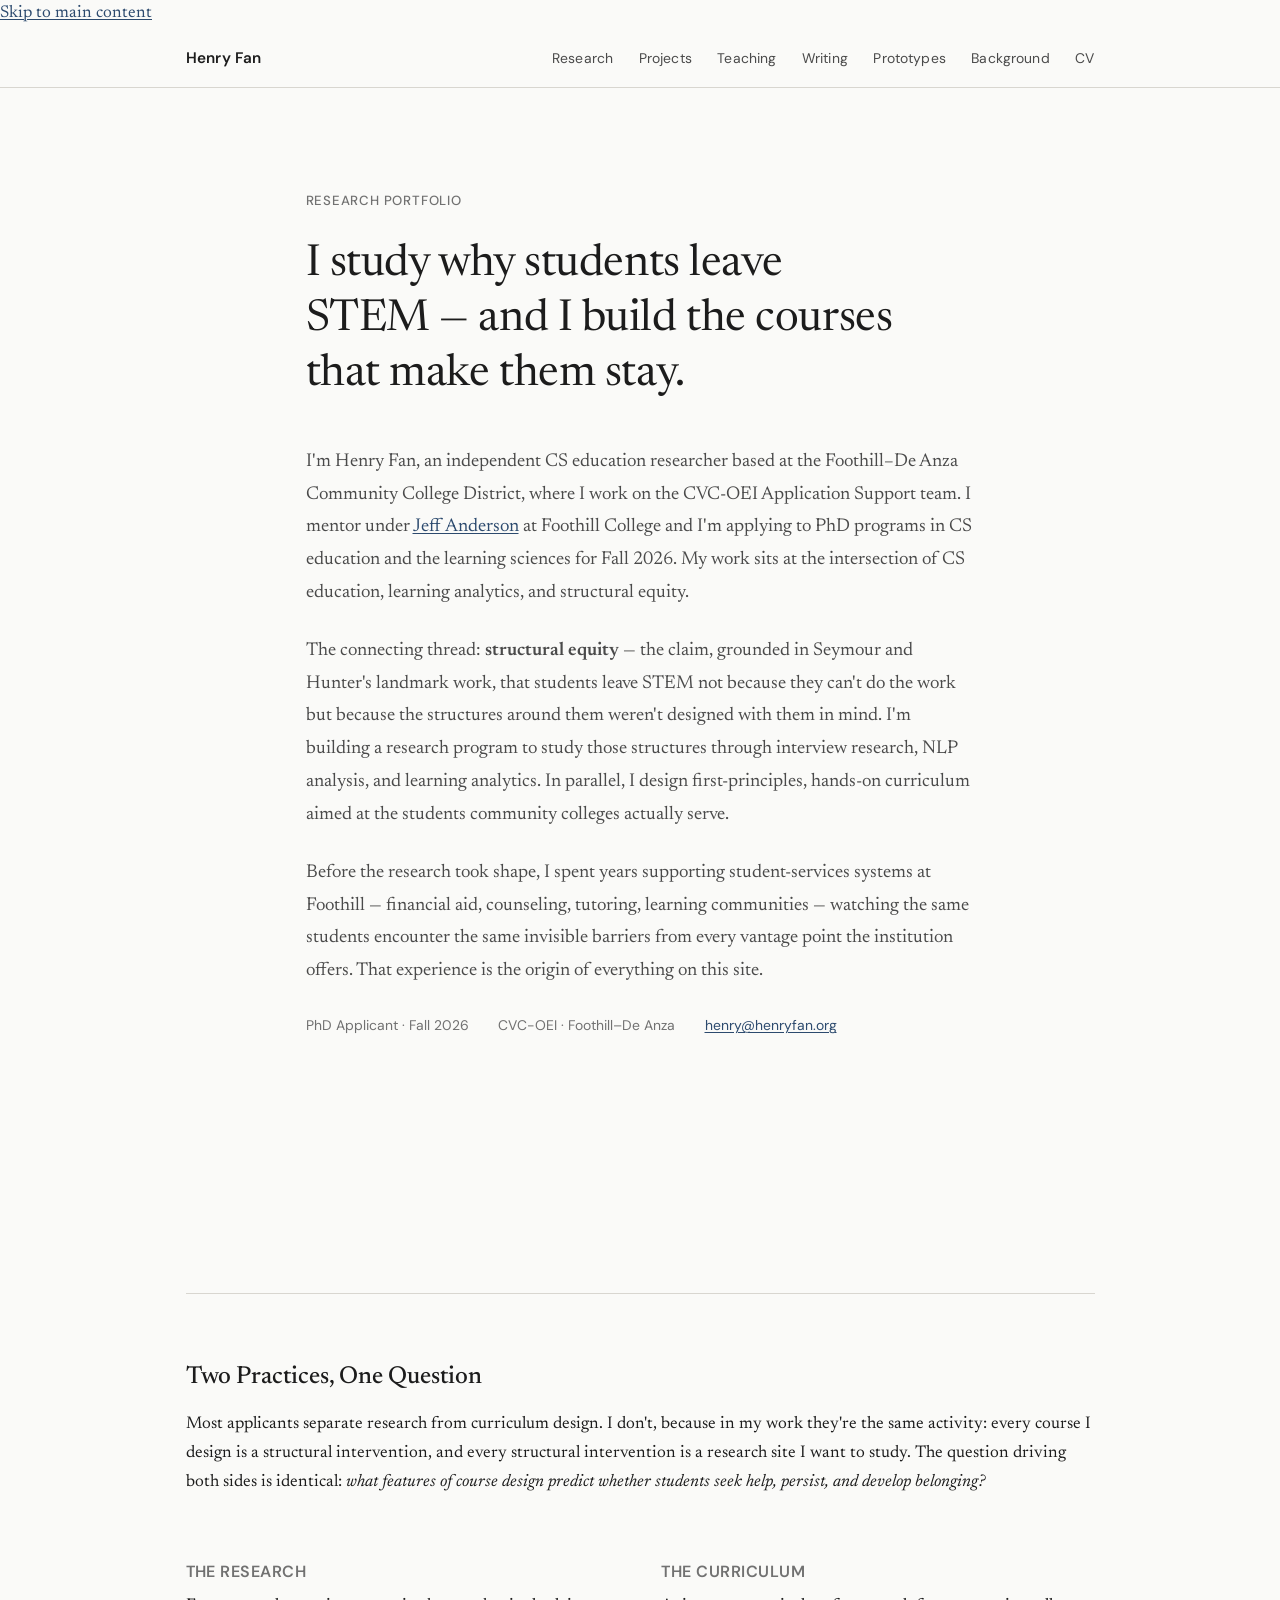
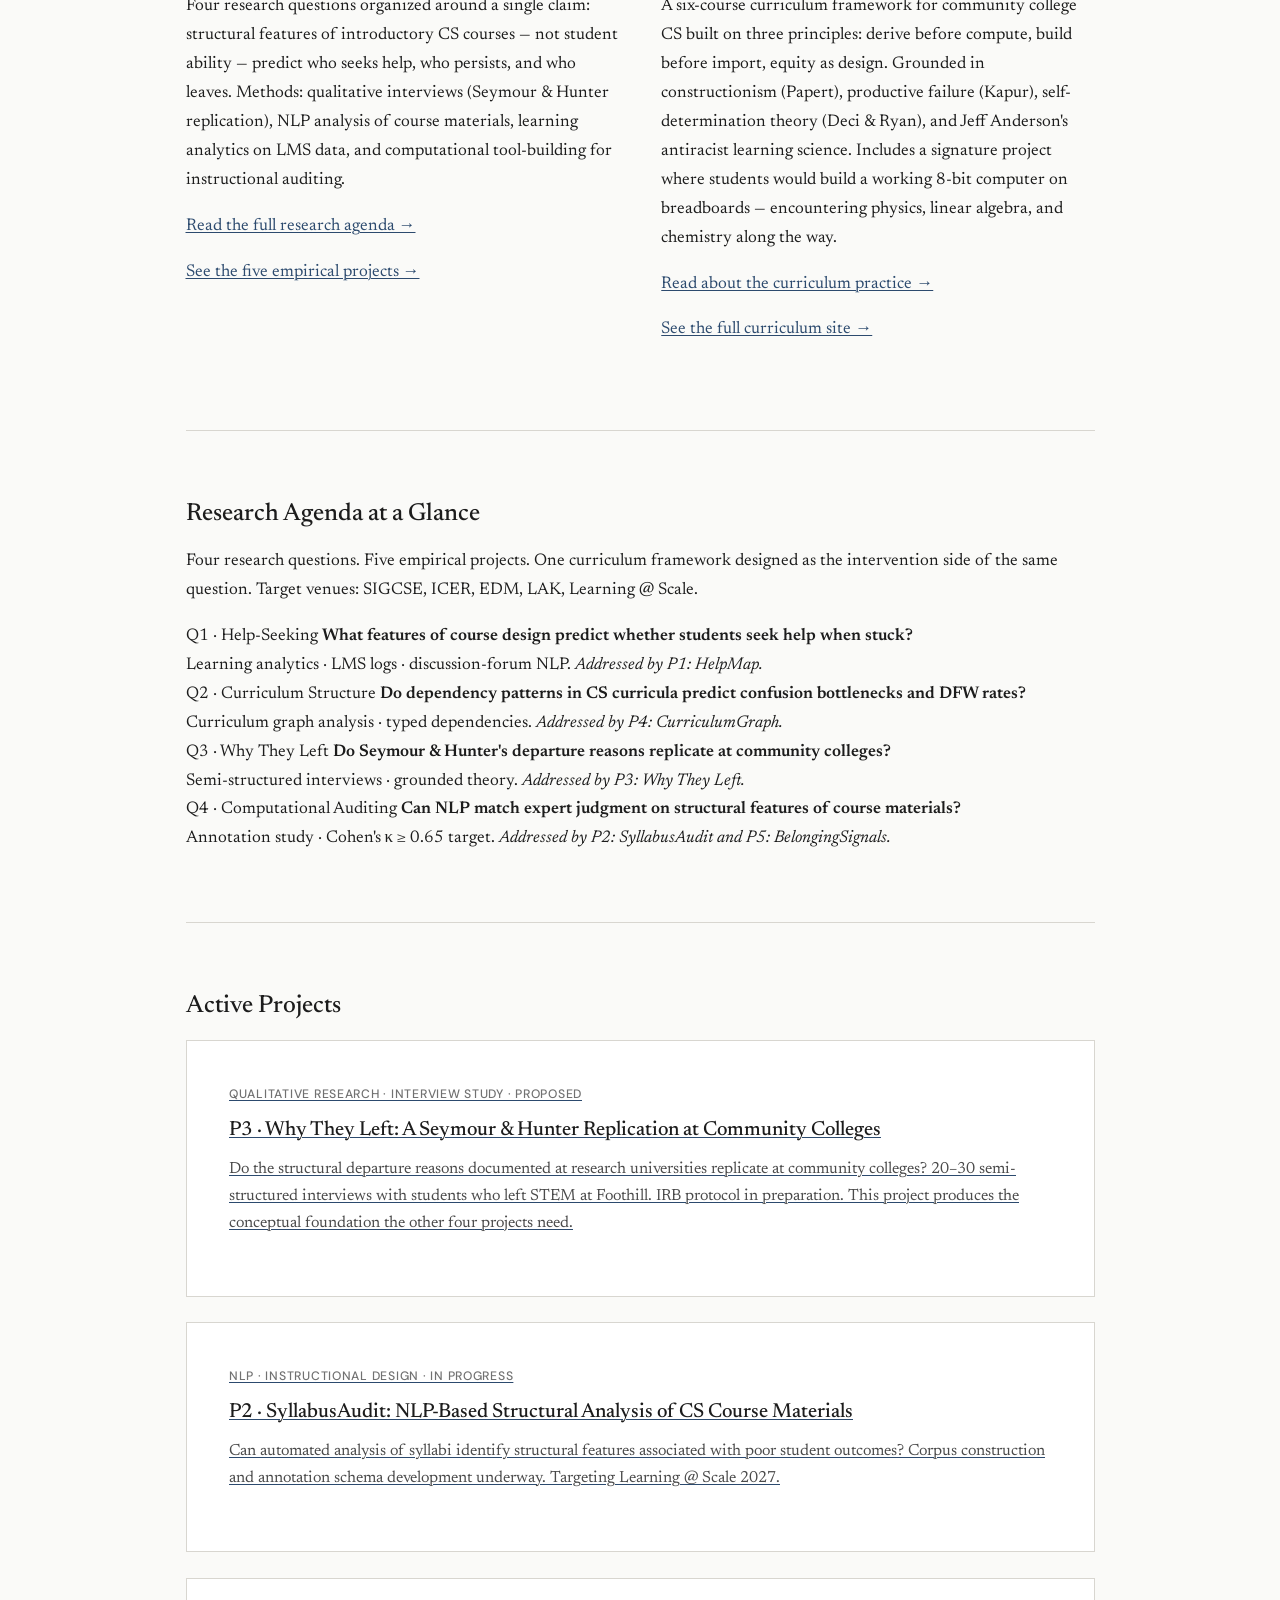
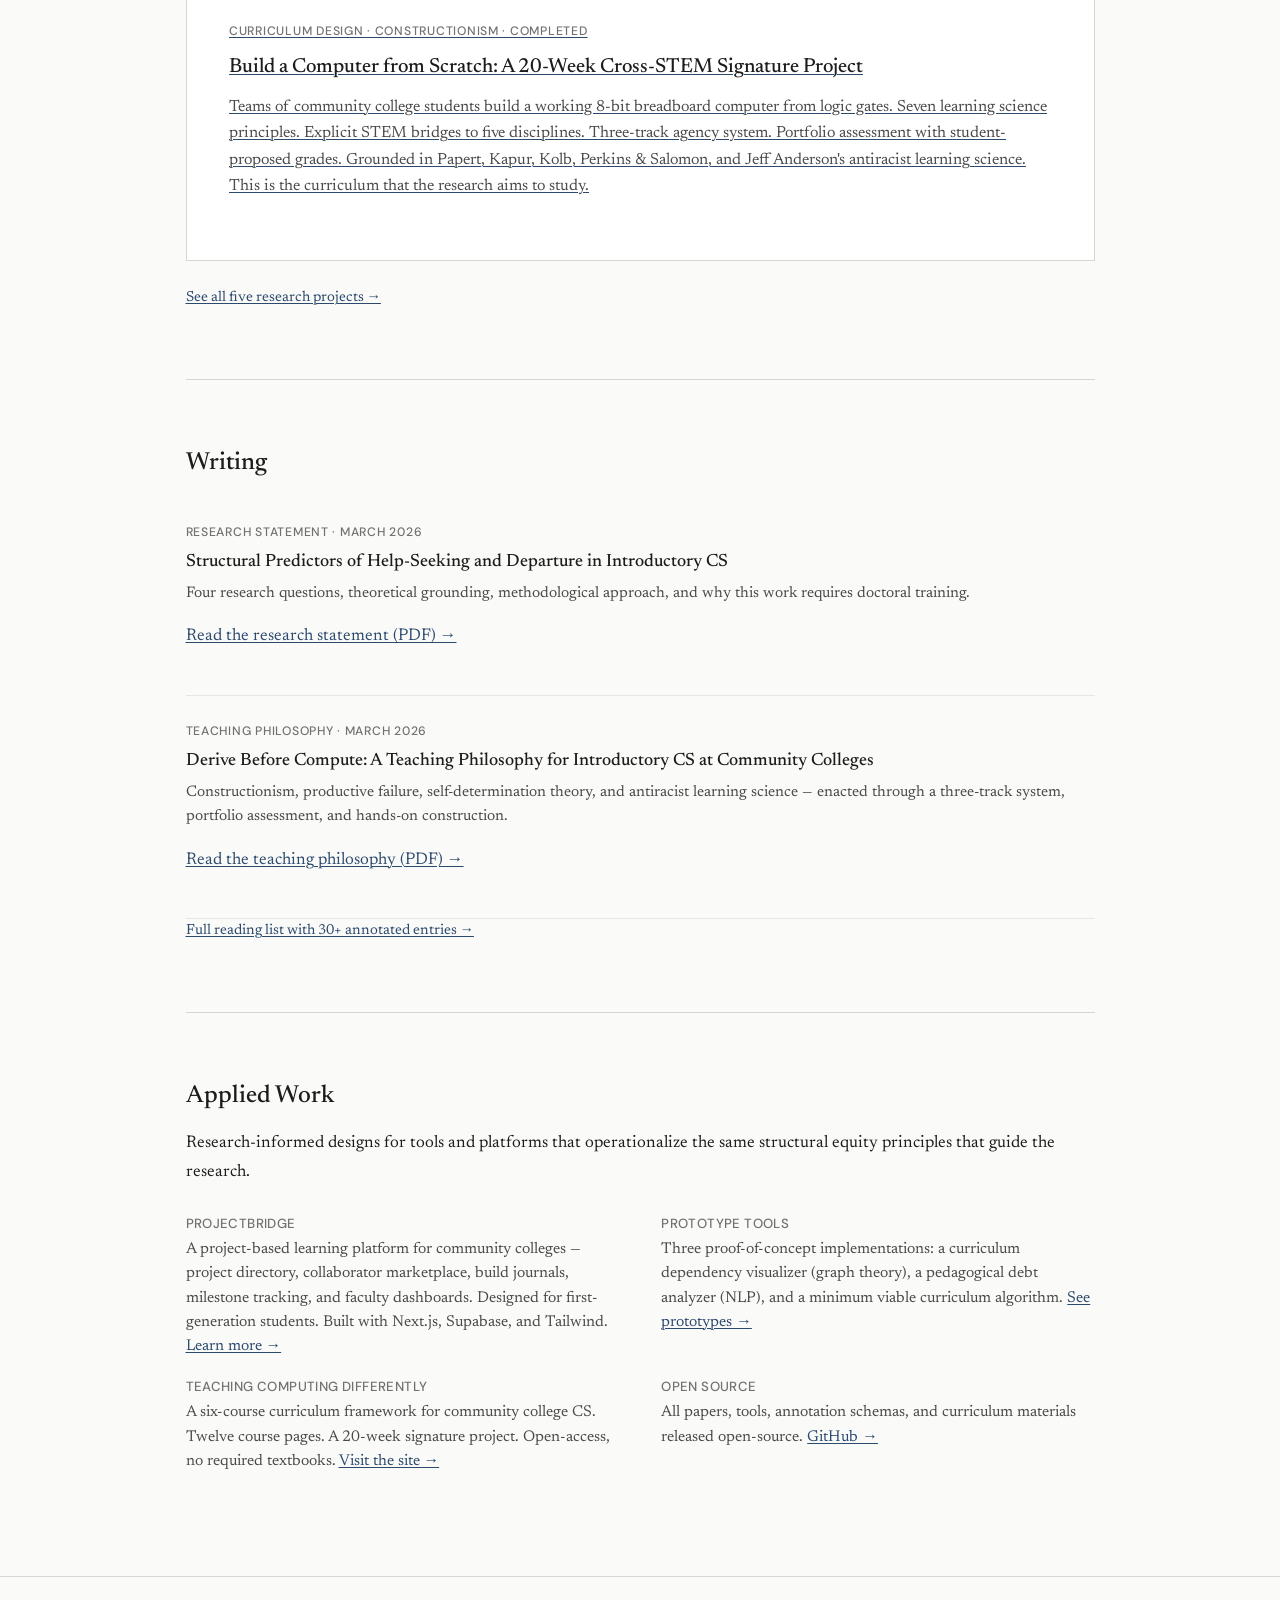
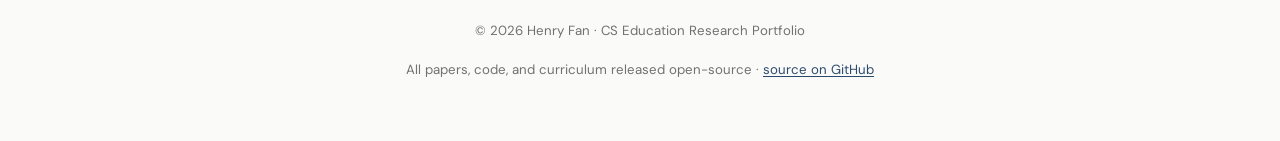
==== commit c521f6d4: "Rewrite public pages to remove institutional overclaims Why: the site previously asserted roles Henr" ====
--- a/index.html
+++ b/index.html
@@ -4,16 +4,61 @@
   <meta charset="UTF-8">
   <meta name="viewport" content="width=device-width, initial-scale=1.0">
   <title>Henry Fan — CS Education Research</title>
-  <meta name="description" content="CS education researcher studying structural equity, help-seeking, and STEM departure at community colleges. McNair Scholar, SJSU. CS instructor building first-principles curriculum.">
+  <meta name="description" content="CS education researcher studying structural equity, help-seeking, and STEM departure at community colleges. PhD applicant (Fall 2026). Curriculum designer building first-principles introductory CS.">
+  <link rel="canonical" href="https://fansofhenry.github.io/cs-ed/">
+  <link rel="icon" href="data:image/svg+xml,%3Csvg%20xmlns%3D%22http%3A%2F%2Fwww.w3.org%2F2000%2Fsvg%22%20viewBox%3D%220%200%2064%2064%22%3E%3Crect%20width%3D%2264%22%20height%3D%2264%22%20rx%3D%228%22%20fill%3D%22%23fafaf8%22%2F%3E%3Cpath%20d%3D%22M18%2014v36M46%2014v36M18%2032h28%22%20stroke%3D%22%232c4a6e%22%20stroke-width%3D%226%22%20stroke-linecap%3D%22round%22%20fill%3D%22none%22%2F%3E%3C%2Fsvg%3E" type="image/svg+xml">
+
+  <meta property="og:type" content="website">
+  <meta property="og:site_name" content="Henry Fan — CS Education Research">
+  <meta property="og:title" content="Henry Fan — CS Education Research">
+  <meta property="og:description" content="Research portfolio: structural equity in introductory CS, help-seeking, and STEM departure at community colleges. PhD applicant, Fall 2026.">
+  <meta property="og:url" content="https://fansofhenry.github.io/cs-ed/">
+
+  <meta name="twitter:card" content="summary">
+  <meta name="twitter:title" content="Henry Fan — CS Education Research">
+  <meta name="twitter:description" content="Research portfolio: structural equity in introductory CS, help-seeking, and STEM departure at community colleges. PhD applicant, Fall 2026.">
+
+  <meta name="author" content="Henry Fan">
+  <meta name="theme-color" content="#2c4a6e">
+
+  <link rel="preconnect" href="https://fonts.googleapis.com">
+  <link rel="preconnect" href="https://fonts.gstatic.com" crossorigin>
   <link rel="stylesheet" href="style.css">
+<script type="application/ld+json">
+{
+  "@context": "https://schema.org",
+  "@type": "Person",
+  "name": "Henry Fan",
+  "url": "https://fansofhenry.github.io/cs-ed/",
+  "email": "mailto:henry@henryfan.org",
+  "jobTitle": "CS Education Researcher; PhD Applicant",
+  "worksFor": {
+    "@type": "Organization",
+    "name": "Foothill–De Anza Community College District"
+  },
+  "sameAs": [
+    "https://github.com/fansofhenry",
+    "https://fansofhenry.github.io/teach_cs/"
+  ],
+  "knowsAbout": [
+    "CS Education",
+    "Learning Analytics",
+    "STEM Persistence",
+    "Help-Seeking Behavior",
+    "Structural Equity",
+    "Curriculum Design"
+  ]
+}
+</script>
 </head>
 <body>
+<a class="skip-link" href="#main">Skip to main content</a>
 
 <nav class="site-nav" aria-label="Main navigation">
   <div class="nav-inner">
     <a href="index.html" class="nav-name">Henry Fan</a>
-    <button class="nav-toggle" aria-label="Toggle navigation" onclick="document.querySelector('.nav-links').classList.toggle('open')">☰</button>
-    <ul class="nav-links">
+    <button class="nav-toggle" type="button" aria-label="Toggle navigation" aria-controls="primary-nav" data-nav-toggle>☰</button>
+    <ul id="primary-nav" class="nav-links">
       <li><a href="research.html">Research</a></li>
       <li><a href="projects.html">Projects</a></li>
       <li><a href="teaching.html">Teaching</a></li>
@@ -30,29 +75,25 @@
   <h1>I study why students leave STEM — and I build the courses that make them stay.</h1>
 
   <p class="lead">
-    I'm Henry Fan, a McNair Scholar at San José State University, Research Lead at the Foothill College Science Learning Institute, and a CS instructor at two California community colleges. My research sits at the intersection of CS education, learning analytics, and structural equity. My teaching practice is the laboratory where that research comes to life.
+    I'm Henry Fan, an independent CS education researcher based at the Foothill–De Anza Community College District, where I work on the CVC-OEI Application Support team. I mentor under <a href="https://jeffanderson.stemhaus.com/">Jeff Anderson</a> at Foothill College and I'm applying to PhD programs in CS education and the learning sciences for Fall 2026. My work sits at the intersection of CS education, learning analytics, and structural equity.
   </p>
 
   <p class="lead">
-    The connecting thread across both: <strong>structural equity</strong> — the idea, grounded in Seymour and Hunter's landmark work, that students leave STEM not because they can't do the work but because the structures around them weren't designed with them in mind. I study those structures through interview research, NLP analysis, and learning analytics. I change those structures through first-principles, hands-on curriculum designed for the students community colleges actually serve.
+    The connecting thread: <strong>structural equity</strong> — the claim, grounded in Seymour and Hunter's landmark work, that students leave STEM not because they can't do the work but because the structures around them weren't designed with them in mind. I'm building a research program to study those structures through interview research, NLP analysis, and learning analytics. In parallel, I design first-principles, hands-on curriculum aimed at the students community colleges actually serve.
   </p>
 
   <p class="lead">
-    Before this research, I spent years working across student services at Foothill College — financial aid, counseling, tutoring, learning communities — watching the same students encounter the same invisible barriers from every vantage point the institution offers. That experience is the origin of everything on this site.
-  </p>
-
-  <p class="lead">
-    I'm applying to PhD programs in CS education and learning sciences for Fall 2026.
+    Before the research took shape, I spent years supporting student-services systems at Foothill — financial aid, counseling, tutoring, learning communities — watching the same students encounter the same invisible barriers from every vantage point the institution offers. That experience is the origin of everything on this site.
   </p>
 
   <p class="meta-info">
-    <span>SJSU McNair Scholar</span>
-    <span>Foothill College SLI</span>
+    <span>PhD Applicant · Fall 2026</span>
+    <span>CVC-OEI · Foothill–De Anza</span>
     <span><a href="mailto:henry@henryfan.org">henry@henryfan.org</a></span>
   </p>
 </div>
 
-<main class="page-container wide">
+<main id="main" class="page-container wide">
 
   <hr>
 
@@ -63,25 +104,25 @@
   <h2>Two Practices, One Question</h2>
 
   <p>
-    Most applicants separate research from teaching. I don't, because in my work they're the same activity: every course I design is a structural intervention, and every structural intervention is a research site. The question driving both sides is identical: <em>what features of course design predict whether students seek help, persist, and develop belonging?</em>
-  </p>
-
-  <div class="detail-grid" style="margin-top:var(--space-xl);gap:var(--space-xl);">
-    <div>
-      <h3 style="margin-top:0;">The Research</h3>
-      <p style="font-size:0.95rem;color:var(--color-text-secondary);line-height:1.65;">
+    Most applicants separate research from curriculum design. I don't, because in my work they're the same activity: every course I design is a structural intervention, and every structural intervention is a research site I want to study. The question driving both sides is identical: <em>what features of course design predict whether students seek help, persist, and develop belonging?</em>
+  </p>
+
+  <div class="detail-grid detail-grid--wide">
+    <div>
+      <h3 class="column-heading">The Research</h3>
+      <p class="column-body">
         Four research questions organized around a single claim: structural features of introductory CS courses — not student ability — predict who seeks help, who persists, and who leaves. Methods: qualitative interviews (Seymour &amp; Hunter replication), NLP analysis of course materials, learning analytics on LMS data, and computational tool-building for instructional auditing.
       </p>
-      <p style="font-size:0.88rem;"><a href="research.html">Read the full research agenda →</a></p>
-      <p style="font-size:0.88rem;"><a href="projects.html">See the five empirical projects →</a></p>
-    </div>
-    <div>
-      <h3 style="margin-top:0;">The Teaching</h3>
-      <p style="font-size:0.95rem;color:var(--color-text-secondary);line-height:1.65;">
-        A six-course curriculum framework for community college CS built on three principles: derive before compute, build before import, equity as design. Grounded in constructionism (Papert), productive failure (Kapur), self-determination theory (Deci &amp; Ryan), and Jeff Anderson's antiracist learning science. Includes a signature project where students build a working 8-bit computer on breadboards — encountering physics, linear algebra, and chemistry along the way.
-      </p>
-      <p style="font-size:0.88rem;"><a href="teaching.html">Read about the teaching practice →</a></p>
-      <p style="font-size:0.88rem;"><a href="https://fansofhenry.github.io/teach_cs/" target="_blank">See the full curriculum site →</a></p>
+      <p class="column-link"><a href="research.html">Read the full research agenda →</a></p>
+      <p class="column-link"><a href="projects.html">See the five empirical projects →</a></p>
+    </div>
+    <div>
+      <h3 class="column-heading">The Curriculum</h3>
+      <p class="column-body">
+        A six-course curriculum framework for community college CS built on three principles: derive before compute, build before import, equity as design. Grounded in constructionism (Papert), productive failure (Kapur), self-determination theory (Deci &amp; Ryan), and Jeff Anderson's antiracist learning science. Includes a signature project where students would build a working 8-bit computer on breadboards — encountering physics, linear algebra, and chemistry along the way.
+      </p>
+      <p class="column-link"><a href="teaching.html">Read about the curriculum practice →</a></p>
+      <p class="column-link"><a href="https://fansofhenry.github.io/teach_cs/" rel="noopener" target="_blank">See the full curriculum site →</a></p>
     </div>
   </div>
 
@@ -91,9 +132,40 @@
        CURRENT PROJECTS (top 3)
        ============================================ -->
 
+  <h2>Research Agenda at a Glance</h2>
+
+  <p>
+    Four research questions. Five empirical projects. One curriculum framework designed as the intervention side of the same question. Target venues: SIGCSE, ICER, EDM, LAK, Learning @ Scale.
+  </p>
+
+  <div class="glance" aria-label="Research questions and the projects that address them">
+    <div class="glance-cell">
+      <span class="glance-tag">Q1 · Help-Seeking</span>
+      <strong>What features of course design predict whether students seek help when stuck?</strong><br>
+      Learning analytics · LMS logs · discussion-forum NLP. <em>Addressed by P1: HelpMap.</em>
+    </div>
+    <div class="glance-cell">
+      <span class="glance-tag">Q2 · Curriculum Structure</span>
+      <strong>Do dependency patterns in CS curricula predict confusion bottlenecks and DFW rates?</strong><br>
+      Curriculum graph analysis · typed dependencies. <em>Addressed by P4: CurriculumGraph.</em>
+    </div>
+    <div class="glance-cell">
+      <span class="glance-tag">Q3 · Why They Left</span>
+      <strong>Do Seymour &amp; Hunter's departure reasons replicate at community colleges?</strong><br>
+      Semi-structured interviews · grounded theory. <em>Addressed by P3: Why They Left.</em>
+    </div>
+    <div class="glance-cell">
+      <span class="glance-tag">Q4 · Computational Auditing</span>
+      <strong>Can NLP match expert judgment on structural features of course materials?</strong><br>
+      Annotation study · Cohen's κ ≥ 0.65 target. <em>Addressed by P2: SyllabusAudit and P5: BelongingSignals.</em>
+    </div>
+  </div>
+
+  <hr>
+
   <h2>Active Projects</h2>
 
-  <a href="projects.html#p3" style="text-decoration:none;color:inherit;">
+  <a class="card-link" href="projects.html#p3">
     <div class="card">
       <p class="card-label">Qualitative Research · Interview Study · Proposed</p>
       <p class="card-title">P3 · Why They Left: A Seymour &amp; Hunter Replication at Community Colleges</p>
@@ -103,17 +175,17 @@
     </div>
   </a>
 
-  <a href="projects.html#p2" style="text-decoration:none;color:inherit;">
+  <a class="card-link" href="projects.html#p2">
     <div class="card">
       <p class="card-label">NLP · Instructional Design · In Progress</p>
       <p class="card-title">P2 · SyllabusAudit: NLP-Based Structural Analysis of CS Course Materials</p>
       <p class="card-desc">
-        Can automated analysis of syllabi identify structural features associated with poor student outcomes? Corpus of 47/100+ syllabi collected. Annotation schema drafted. Targeting Learning @ Scale 2027.
+        Can automated analysis of syllabi identify structural features associated with poor student outcomes? Corpus construction and annotation schema development underway. Targeting Learning @ Scale 2027.
       </p>
     </div>
   </a>
 
-  <a href="https://fansofhenry.github.io/teach_cs/build-a-computer.html" style="text-decoration:none;color:inherit;" target="_blank">
+  <a class="card-link" href="https://fansofhenry.github.io/teach_cs/build-a-computer.html" target="_blank" rel="noopener">
     <div class="card">
       <p class="card-label">Curriculum Design · Constructionism · Completed</p>
       <p class="card-title">Build a Computer from Scratch: A 20-Week Cross-STEM Signature Project</p>
@@ -123,7 +195,7 @@
     </div>
   </a>
 
-  <p style="font-size:0.88rem;"><a href="projects.html">See all five research projects →</a></p>
+  <p class="text-small"><a href="projects.html">See all five research projects →</a></p>
 
   <hr>
 
@@ -151,7 +223,7 @@
     <p class="mt-sm"><a href="teaching-philosophy.pdf">Read the teaching philosophy (PDF) →</a></p>
   </div>
 
-  <p style="font-size:0.88rem;"><a href="writing.html">Full reading list with 30+ annotated entries →</a></p>
+  <p class="text-small"><a href="writing.html">Full reading list with 30+ annotated entries →</a></p>
 
   <hr>
 
@@ -165,7 +237,7 @@
     Research-informed designs for tools and platforms that operationalize the same structural equity principles that guide the research.
   </p>
 
-  <div class="detail-grid" style="margin-top:var(--space-lg);">
+  <div class="detail-grid mt-lg">
     <div>
       <dt>ProjectBridge</dt>
       <dd>A project-based learning platform for community colleges — project directory, collaborator marketplace, build journals, milestone tracking, and faculty dashboards. Designed for first-generation students. Built with Next.js, Supabase, and Tailwind. <a href="tools.html">Learn more →</a></dd>
@@ -176,7 +248,7 @@
     </div>
     <div>
       <dt>Teaching Computing Differently</dt>
-      <dd>A six-course curriculum framework for community college CS. Twelve course pages. A 20-week signature project. Open-access, no required textbooks. <a href="https://fansofhenry.github.io/teach_cs/" target="_blank">Visit the site →</a></dd>
+      <dd>A six-course curriculum framework for community college CS. Twelve course pages. A 20-week signature project. Open-access, no required textbooks. <a href="https://fansofhenry.github.io/teach_cs/" target="_blank" rel="noopener">Visit the site →</a></dd>
     </div>
     <div>
       <dt>Open Source</dt>
@@ -187,9 +259,10 @@
 </main>
 
 <footer class="site-footer">
-  <p>© 2026 Henry Fan · SJSU McNair Scholar · Foothill College Science Learning Institute</p>
-  <p style="margin-top:0.5rem;">All papers, code, and curriculum released open-source.</p>
+  <p>© 2026 Henry Fan · CS Education Research Portfolio</p>
+  <p class="footer-sub">All papers, code, and curriculum released open-source · <a href="https://github.com/fansofhenry/cs-ed">source on GitHub</a></p>
 </footer>
 
+  <script src="script.js" defer></script>
 </body>
 </html>
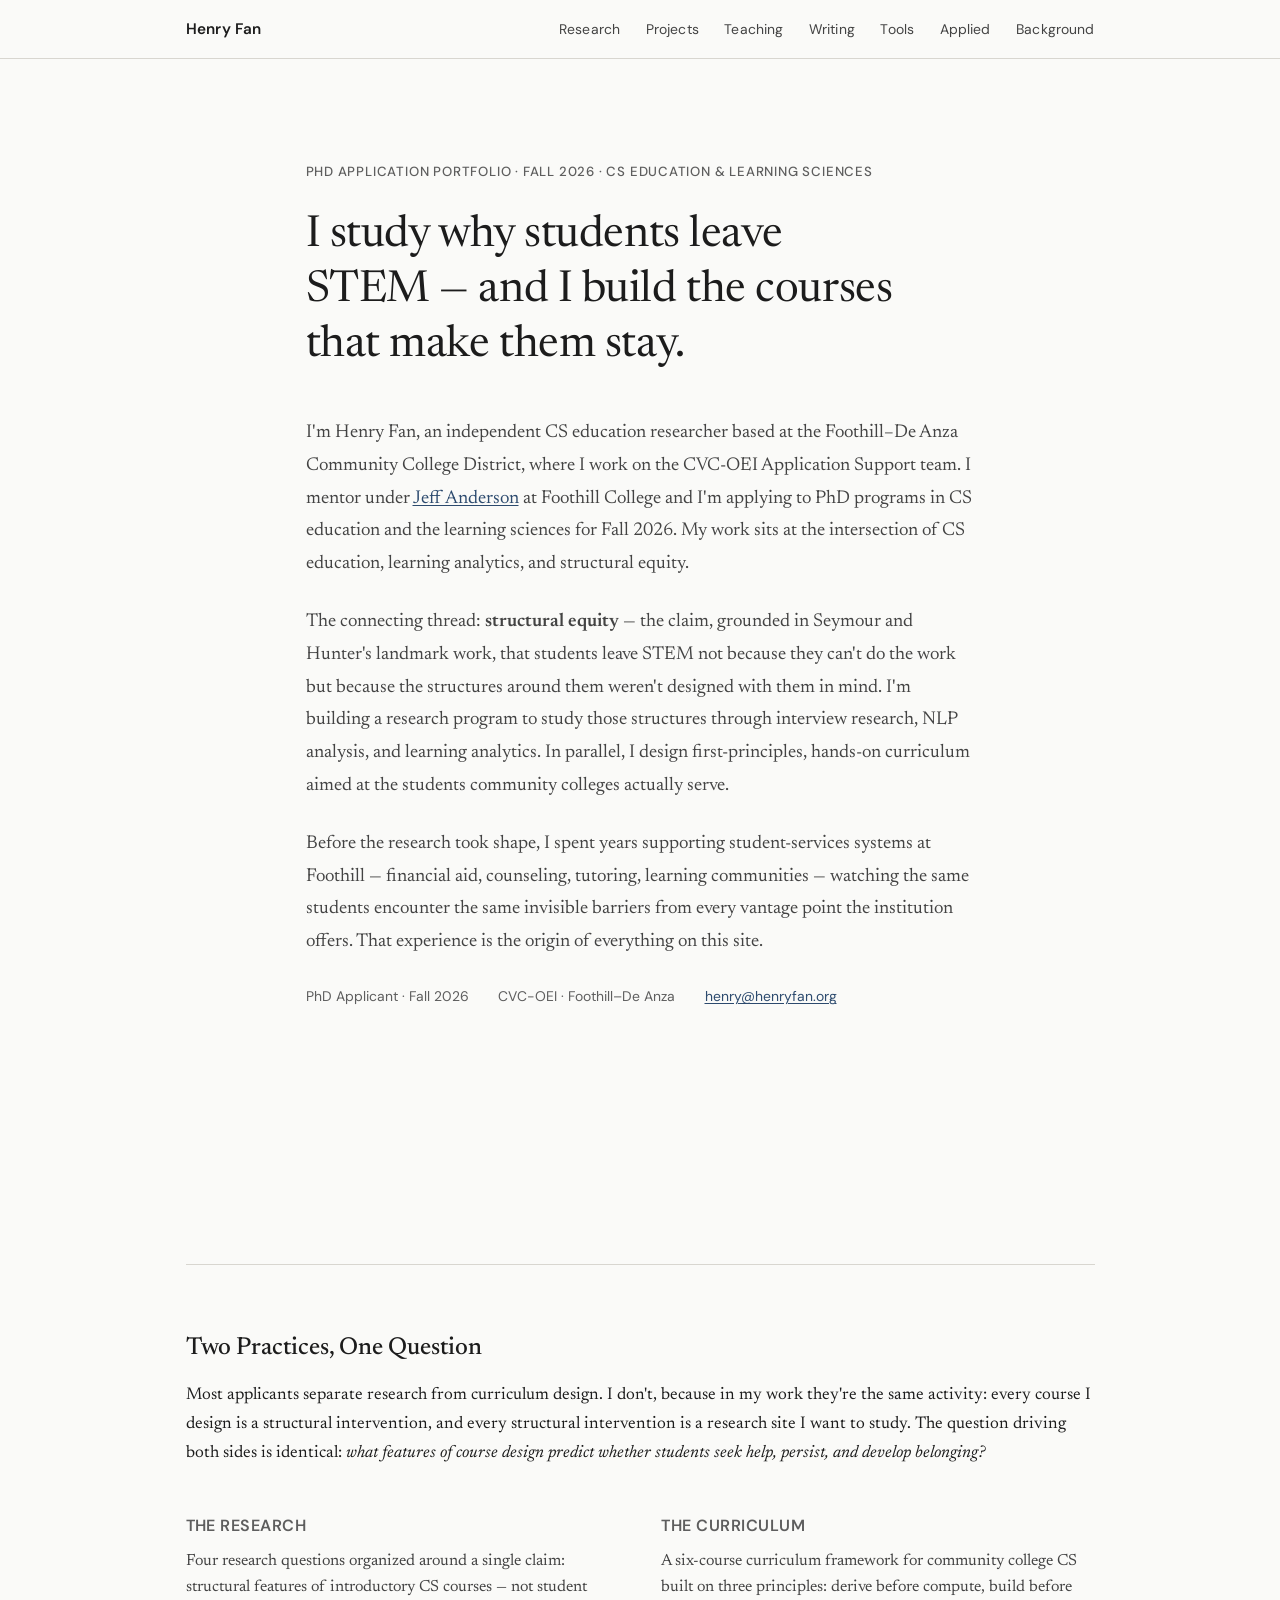
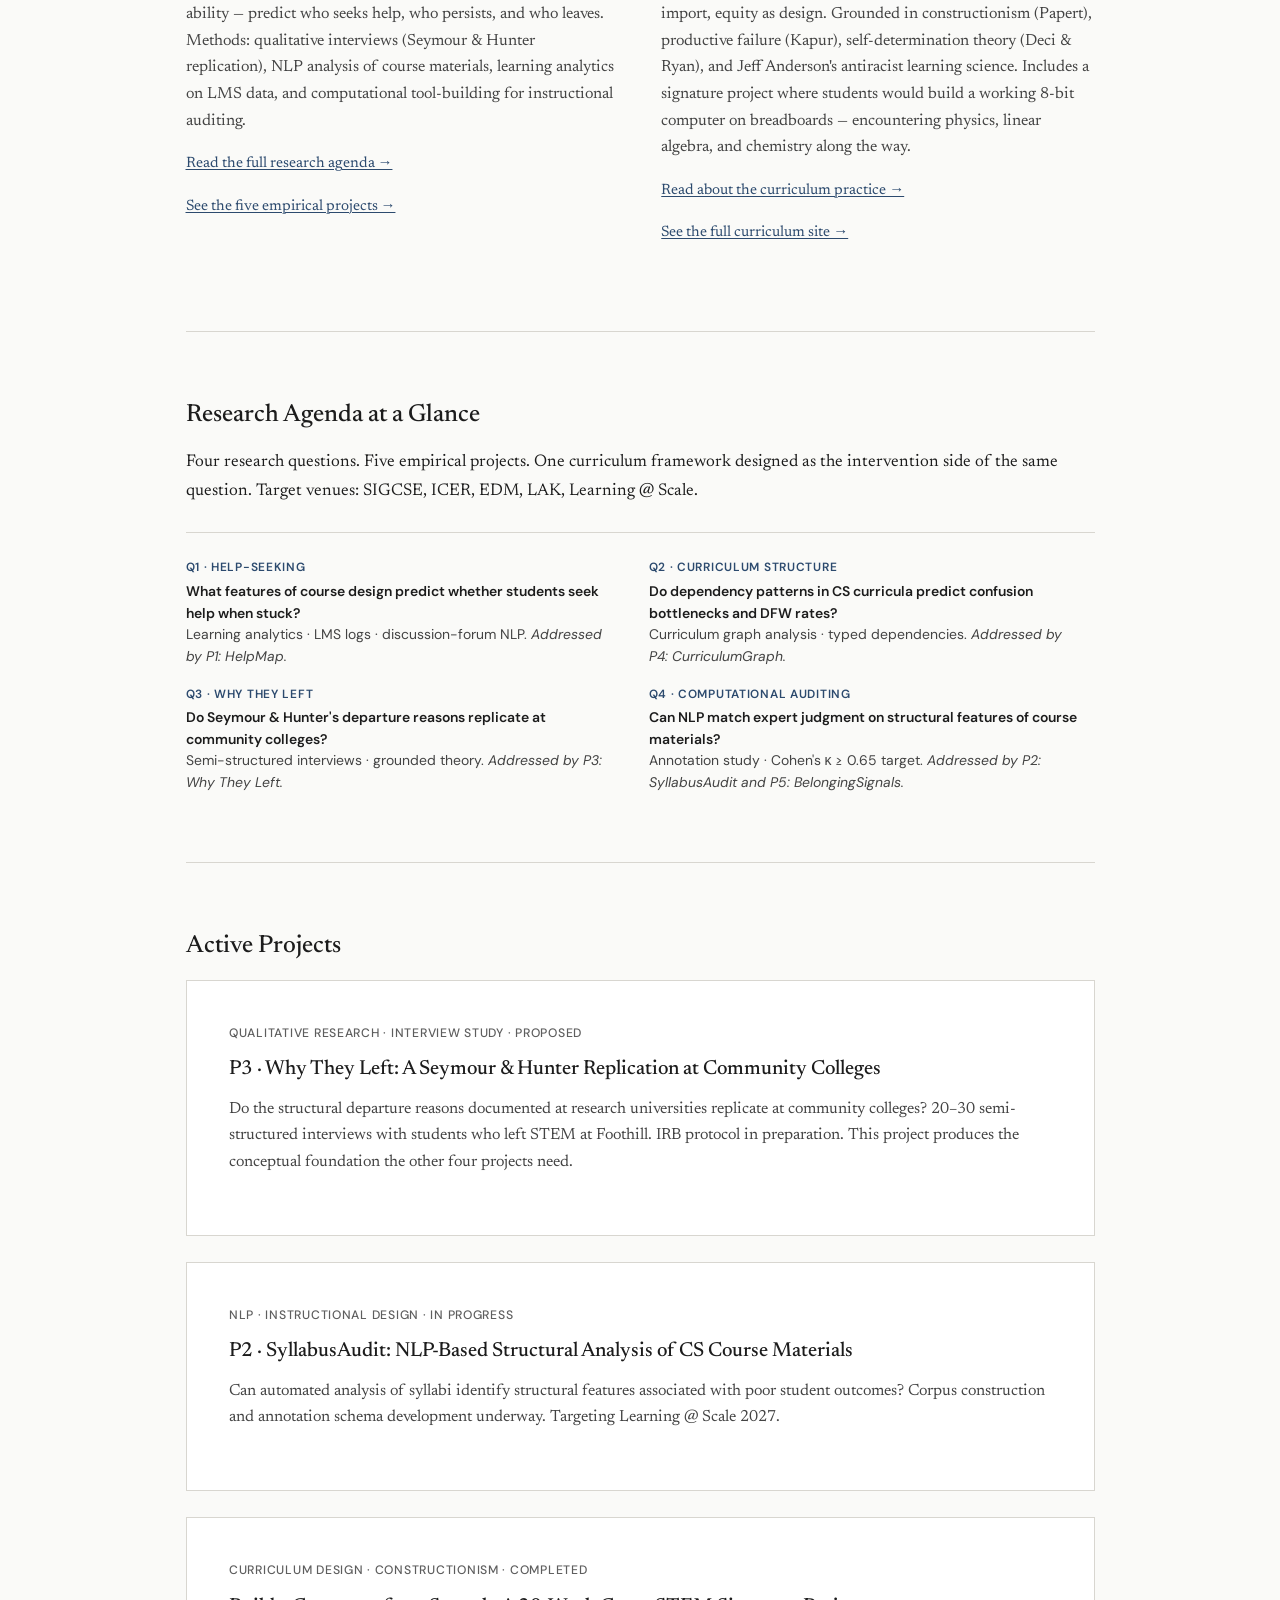
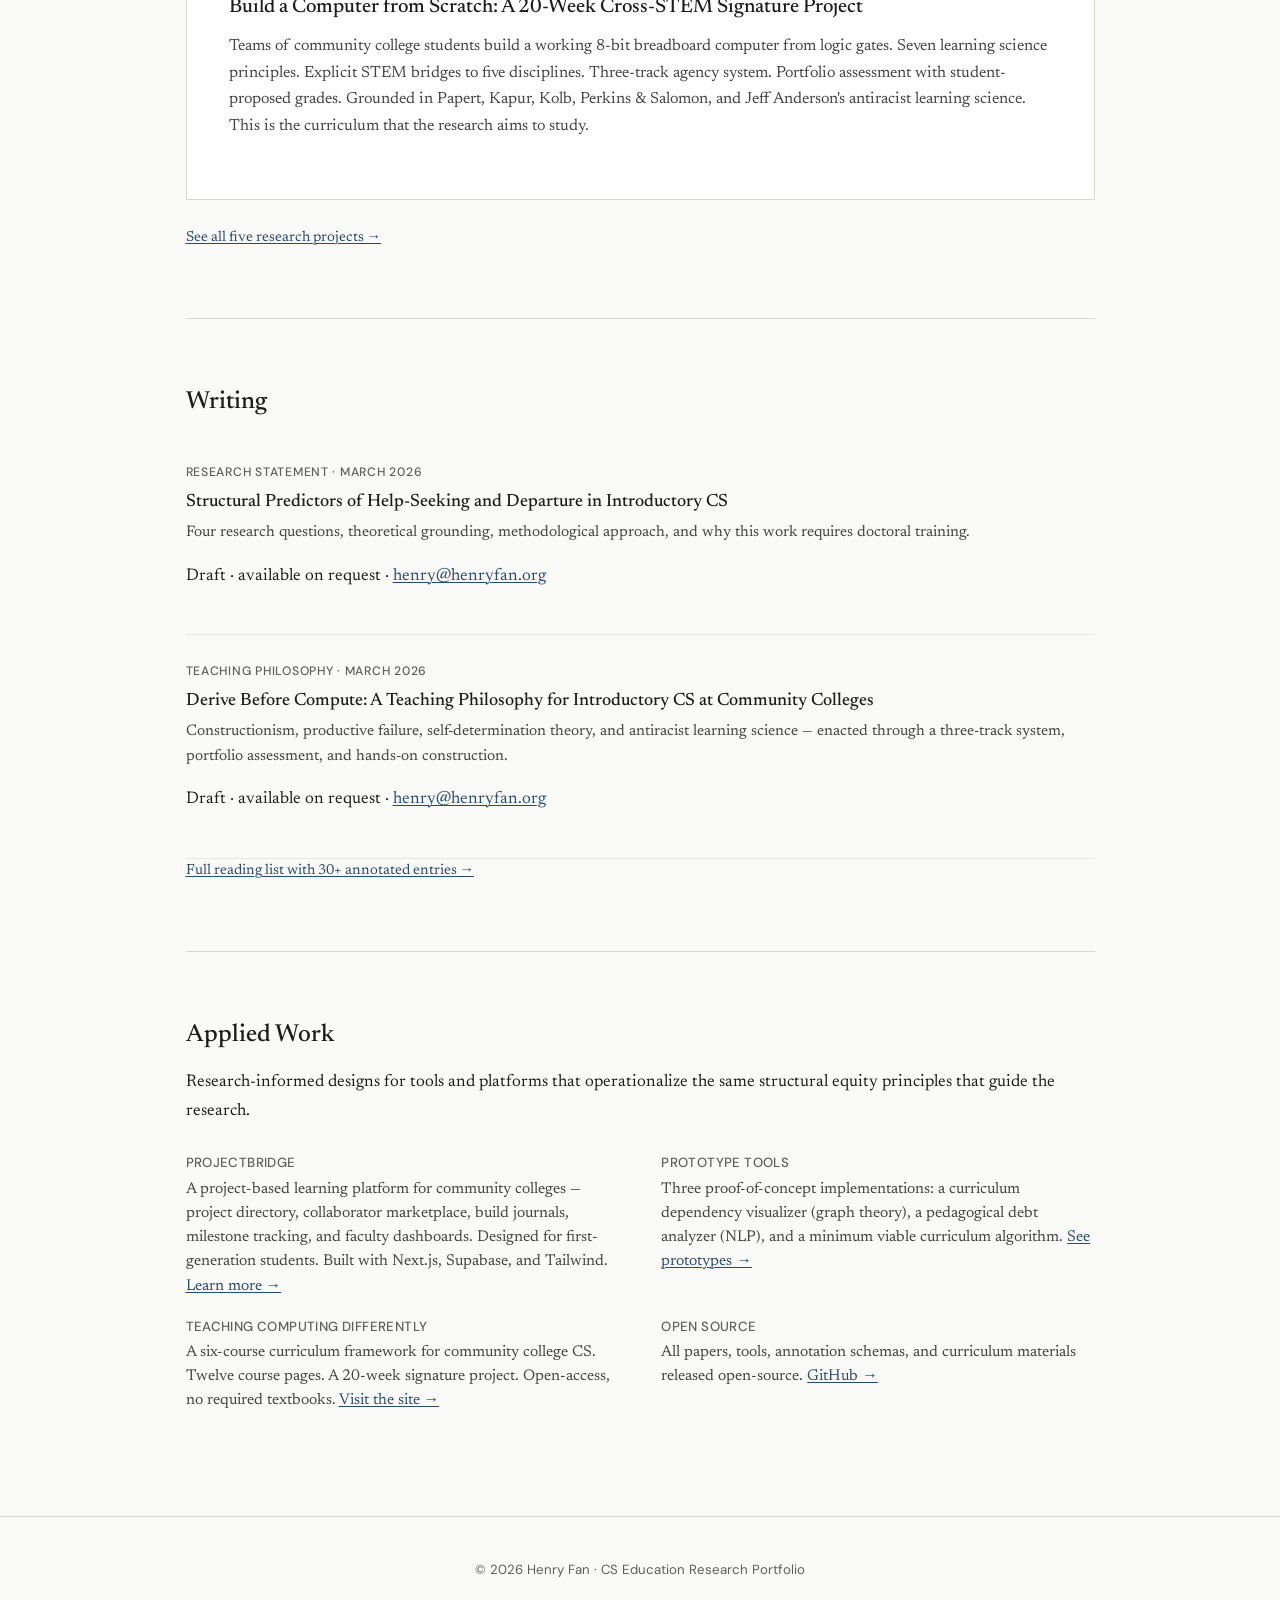
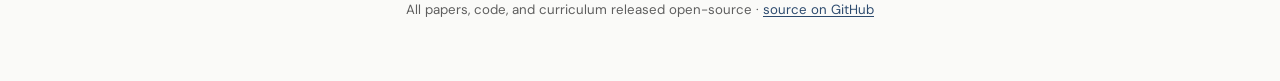
==== commit 217d96b2: "Retire broken PDF links; replace with honest draft status Why: the site linked to six PDFs that don'" ====
--- a/index.html
+++ b/index.html
@@ -19,7 +19,8 @@
   <meta name="twitter:description" content="Research portfolio: structural equity in introductory CS, help-seeking, and STEM departure at community colleges. PhD applicant, Fall 2026.">
 
   <meta name="author" content="Henry Fan">
-  <meta name="theme-color" content="#2c4a6e">
+  <meta name="theme-color" content="#fafaf8" media="(prefers-color-scheme: light)">
+  <meta name="theme-color" content="#14130f" media="(prefers-color-scheme: dark)">
 
   <link rel="preconnect" href="https://fonts.googleapis.com">
   <link rel="preconnect" href="https://fonts.gstatic.com" crossorigin>
@@ -63,15 +64,15 @@
       <li><a href="projects.html">Projects</a></li>
       <li><a href="teaching.html">Teaching</a></li>
       <li><a href="writing.html">Writing</a></li>
-      <li><a href="tools.html">Prototypes</a></li>
+      <li><a href="tools.html">Tools</a></li>
+      <li><a href="applied.html">Applied</a></li>
       <li><a href="background.html">Background</a></li>
-      <li><a href="cv.pdf">CV</a></li>
     </ul>
   </div>
 </nav>
 
 <div class="hero">
-  <p class="hero-label">Research Portfolio</p>
+  <p class="hero-label">PhD Application Portfolio · Fall 2026 · CS Education &amp; Learning Sciences</p>
   <h1>I study why students leave STEM — and I build the courses that make them stay.</h1>
 
   <p class="lead">
@@ -211,7 +212,7 @@
     <p class="writing-desc">
       Four research questions, theoretical grounding, methodological approach, and why this work requires doctoral training.
     </p>
-    <p class="mt-sm"><a href="research-statement.pdf">Read the research statement (PDF) →</a></p>
+    <p class="mt-sm doc-status">Draft · available on request · <a href="mailto:henry@henryfan.org">henry@henryfan.org</a></p>
   </div>
 
   <div class="writing-item">
@@ -220,7 +221,7 @@
     <p class="writing-desc">
       Constructionism, productive failure, self-determination theory, and antiracist learning science — enacted through a three-track system, portfolio assessment, and hands-on construction.
     </p>
-    <p class="mt-sm"><a href="teaching-philosophy.pdf">Read the teaching philosophy (PDF) →</a></p>
+    <p class="mt-sm doc-status">Draft · available on request · <a href="mailto:henry@henryfan.org">henry@henryfan.org</a></p>
   </div>
 
   <p class="text-small"><a href="writing.html">Full reading list with 30+ annotated entries →</a></p>
--- a/style.css
+++ b/style.css
@@ -3,19 +3,21 @@
    Academic editorial design system
    ============================================ */
 
-@import url('https://fonts.googleapis.com/css2?family=Newsreader:ital,opsz,wght@0,6..72,300;0,6..72,400;0,6..72,500;0,6..72,600;1,6..72,400;1,6..72,500&family=DM+Sans:ital,wght@0,400;0,500;0,600;1,400&display=swap');
+@import url('https://fonts.googleapis.com/css2?family=Newsreader:ital,opsz,wght@0,6..72,400;0,6..72,500;0,6..72,600;1,6..72,400&family=DM+Sans:wght@400;500;600&display=swap');
 
 :root {
   --color-text: #1c1c1c;
-  --color-text-secondary: #4a4a4a;
-  --color-text-muted: #717171;
+  --color-text-secondary: #434343;
+  --color-text-muted: #5e5e5e;
   --color-accent: #2c4a6e;
   --color-accent-light: #3a6b9f;
+  --color-accent-soft: #e8eef5;
   --color-bg: #fafaf8;
   --color-bg-alt: #f2f1ed;
   --color-border: #d8d6d0;
   --color-border-light: #e8e6e2;
   --color-white: #ffffff;
+  --color-focus: #3a6b9f;
   --font-serif: 'Newsreader', 'Georgia', serif;
   --font-sans: 'DM Sans', 'Helvetica Neue', sans-serif;
   --max-width: 720px;
@@ -48,6 +50,50 @@
   line-height: 1.7;
   -webkit-font-smoothing: antialiased;
   -moz-osx-font-smoothing: grayscale;
+}
+
+/* ---- Accessibility primitives ---- */
+
+.skip-link {
+  position: absolute;
+  left: 0.75rem;
+  top: -3rem;
+  background: var(--color-text);
+  color: var(--color-white);
+  padding: 0.5rem 0.85rem;
+  font-family: var(--font-sans);
+  font-size: 0.85rem;
+  font-weight: 500;
+  text-decoration: none;
+  border-radius: 2px;
+  z-index: 1000;
+  transition: top 0.15s;
+}
+
+.skip-link:focus {
+  top: 0.75rem;
+  color: var(--color-white);
+  outline: 2px solid var(--color-focus);
+  outline-offset: 2px;
+}
+
+:focus-visible {
+  outline: 2px solid var(--color-focus);
+  outline-offset: 3px;
+  border-radius: 2px;
+}
+
+a:focus-visible {
+  outline-offset: 3px;
+}
+
+@media (prefers-reduced-motion: reduce) {
+  *, *::before, *::after {
+    animation-duration: 0.01ms !important;
+    animation-iteration-count: 1 !important;
+    transition-duration: 0.01ms !important;
+    scroll-behavior: auto !important;
+  }
 }
 
 /* ---- Navigation ---- */
@@ -126,6 +172,17 @@
   .site-nav .nav-links.open {
     display: flex;
   }
+  /* No-JS fallback: if the toggle never gets enhanced with aria-expanded,
+     show the nav by default so keyboard users can always reach it. */
+  .nav-toggle:not([aria-expanded]) + .nav-links {
+    display: flex;
+  }
+}
+
+.site-nav .nav-links a[aria-current="page"],
+.site-nav .nav-links a.active {
+  color: var(--color-accent);
+  font-weight: 600;
 }
 
 /* ---- Layout ---- */
@@ -632,10 +689,198 @@
   white-space: nowrap;
 }
 
+/* ---- Helpers extracted from inline styles ---- */
+
+.column-heading {
+  margin-top: 0;
+}
+
+.column-body {
+  font-size: 0.95rem;
+  color: var(--color-text-secondary);
+  line-height: 1.65;
+}
+
+.column-link {
+  font-size: 0.88rem;
+}
+
+.card-link {
+  display: block;
+  color: inherit;
+  text-decoration: none;
+}
+
+.card-link .card {
+  transition: border-color 0.15s, transform 0.15s;
+}
+
+.card-link:hover .card,
+.card-link:focus-visible .card {
+  border-color: var(--color-accent);
+}
+
+.card-link:focus-visible {
+  outline: none;
+}
+
+.card-link:focus-visible .card {
+  outline: 2px solid var(--color-focus);
+  outline-offset: 3px;
+}
+
+.card--accent {
+  border-left: 3px solid var(--color-accent);
+}
+
+.card--highlight {
+  border-color: var(--color-accent);
+}
+
+.card-title--lg {
+  font-size: 1.3rem !important;
+}
+
+.card-title--md {
+  font-size: 1.2rem !important;
+}
+
+.detail-grid--wide {
+  gap: var(--space-xl);
+  margin-top: var(--space-xl);
+}
+
+.callout {
+  background: var(--color-bg-alt);
+  border: 1px solid var(--color-border-light);
+  padding: var(--space-lg);
+  font-size: 0.92rem;
+  margin-bottom: var(--space-2xl);
+}
+
+.contact-clone {
+  margin-top: 0.5rem;
+  font-family: var(--font-sans);
+  font-size: 0.82rem;
+  color: var(--color-text-muted);
+}
+
+.contact-clone code {
+  background: var(--color-bg);
+  padding: 0.15rem 0.35rem;
+  font-size: 0.78rem;
+}
+
+.footer-sub {
+  margin-top: 0.5rem;
+}
+
+/* ---- Research-at-a-glance grid (homepage) ---- */
+
+.glance {
+  display: grid;
+  grid-template-columns: repeat(2, 1fr);
+  gap: var(--space-md);
+  margin-top: var(--space-lg);
+  border-top: 1px solid var(--color-border);
+  padding-top: var(--space-lg);
+}
+
+.glance-cell {
+  font-family: var(--font-sans);
+  font-size: 0.82rem;
+  color: var(--color-text-secondary);
+  line-height: 1.55;
+  padding-right: var(--space-md);
+}
+
+.glance-cell .glance-tag {
+  display: block;
+  font-size: 0.7rem;
+  font-weight: 600;
+  letter-spacing: 0.06em;
+  text-transform: uppercase;
+  color: var(--color-accent);
+  margin-bottom: var(--space-xs);
+}
+
+.glance-cell strong {
+  color: var(--color-text);
+  font-weight: 600;
+}
+
+@media (max-width: 640px) {
+  .glance {
+    grid-template-columns: 1fr;
+  }
+}
+
+/* ---- Reading list scannability ---- */
+
+.reading-index {
+  font-family: var(--font-sans);
+  font-size: 0.82rem;
+  background: var(--color-bg-alt);
+  border: 1px solid var(--color-border-light);
+  padding: var(--space-lg);
+  margin: var(--space-lg) 0 var(--space-2xl);
+}
+
+.reading-index ol {
+  list-style: none;
+  padding: 0;
+  margin: var(--space-sm) 0 0;
+  counter-reset: readidx;
+  display: grid;
+  grid-template-columns: repeat(2, 1fr);
+  gap: 0.35rem 1rem;
+}
+
+@media (max-width: 640px) {
+  .reading-index ol {
+    grid-template-columns: 1fr;
+  }
+}
+
+.reading-index li {
+  counter-increment: readidx;
+  padding-left: 1.75rem;
+  position: relative;
+}
+
+.reading-index li::before {
+  content: counter(readidx);
+  position: absolute;
+  left: 0;
+  top: 0;
+  font-weight: 600;
+  color: var(--color-accent);
+  width: 1.4rem;
+  text-align: right;
+}
+
+.reading-index a {
+  color: var(--color-text);
+  text-decoration: none;
+  border-bottom: 1px solid transparent;
+}
+
+.reading-index a:hover,
+.reading-index a:focus-visible {
+  color: var(--color-accent);
+  border-bottom-color: var(--color-accent);
+}
+
+.reading-category {
+  scroll-margin-top: 5rem;
+}
+
 /* ---- Print ---- */
 
 @media print {
-  .site-nav, .nav-toggle { display: none; }
+  .site-nav, .nav-toggle, .skip-link { display: none; }
   body { font-size: 11pt; }
   .page-container { max-width: none; padding: 0; }
-}
+  a { color: var(--color-text); }
+  a::after { content: ""; }
+}
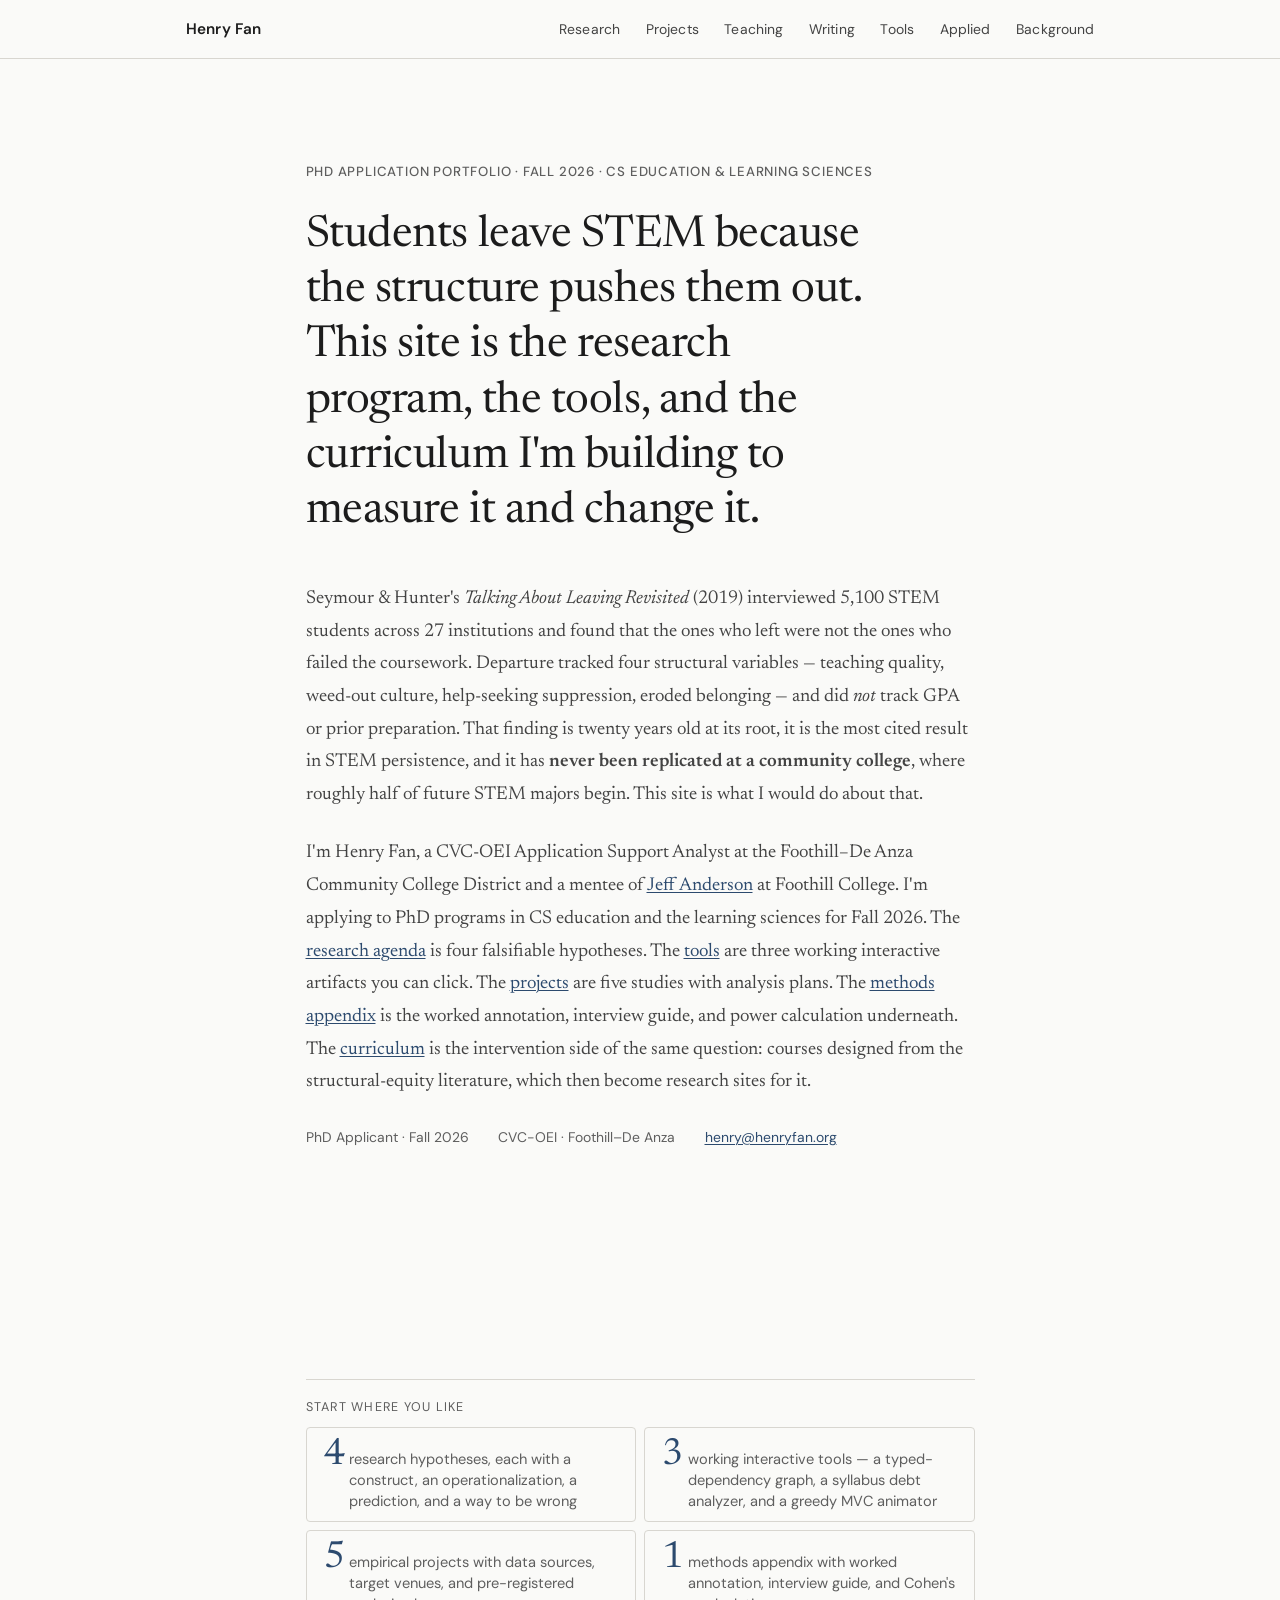
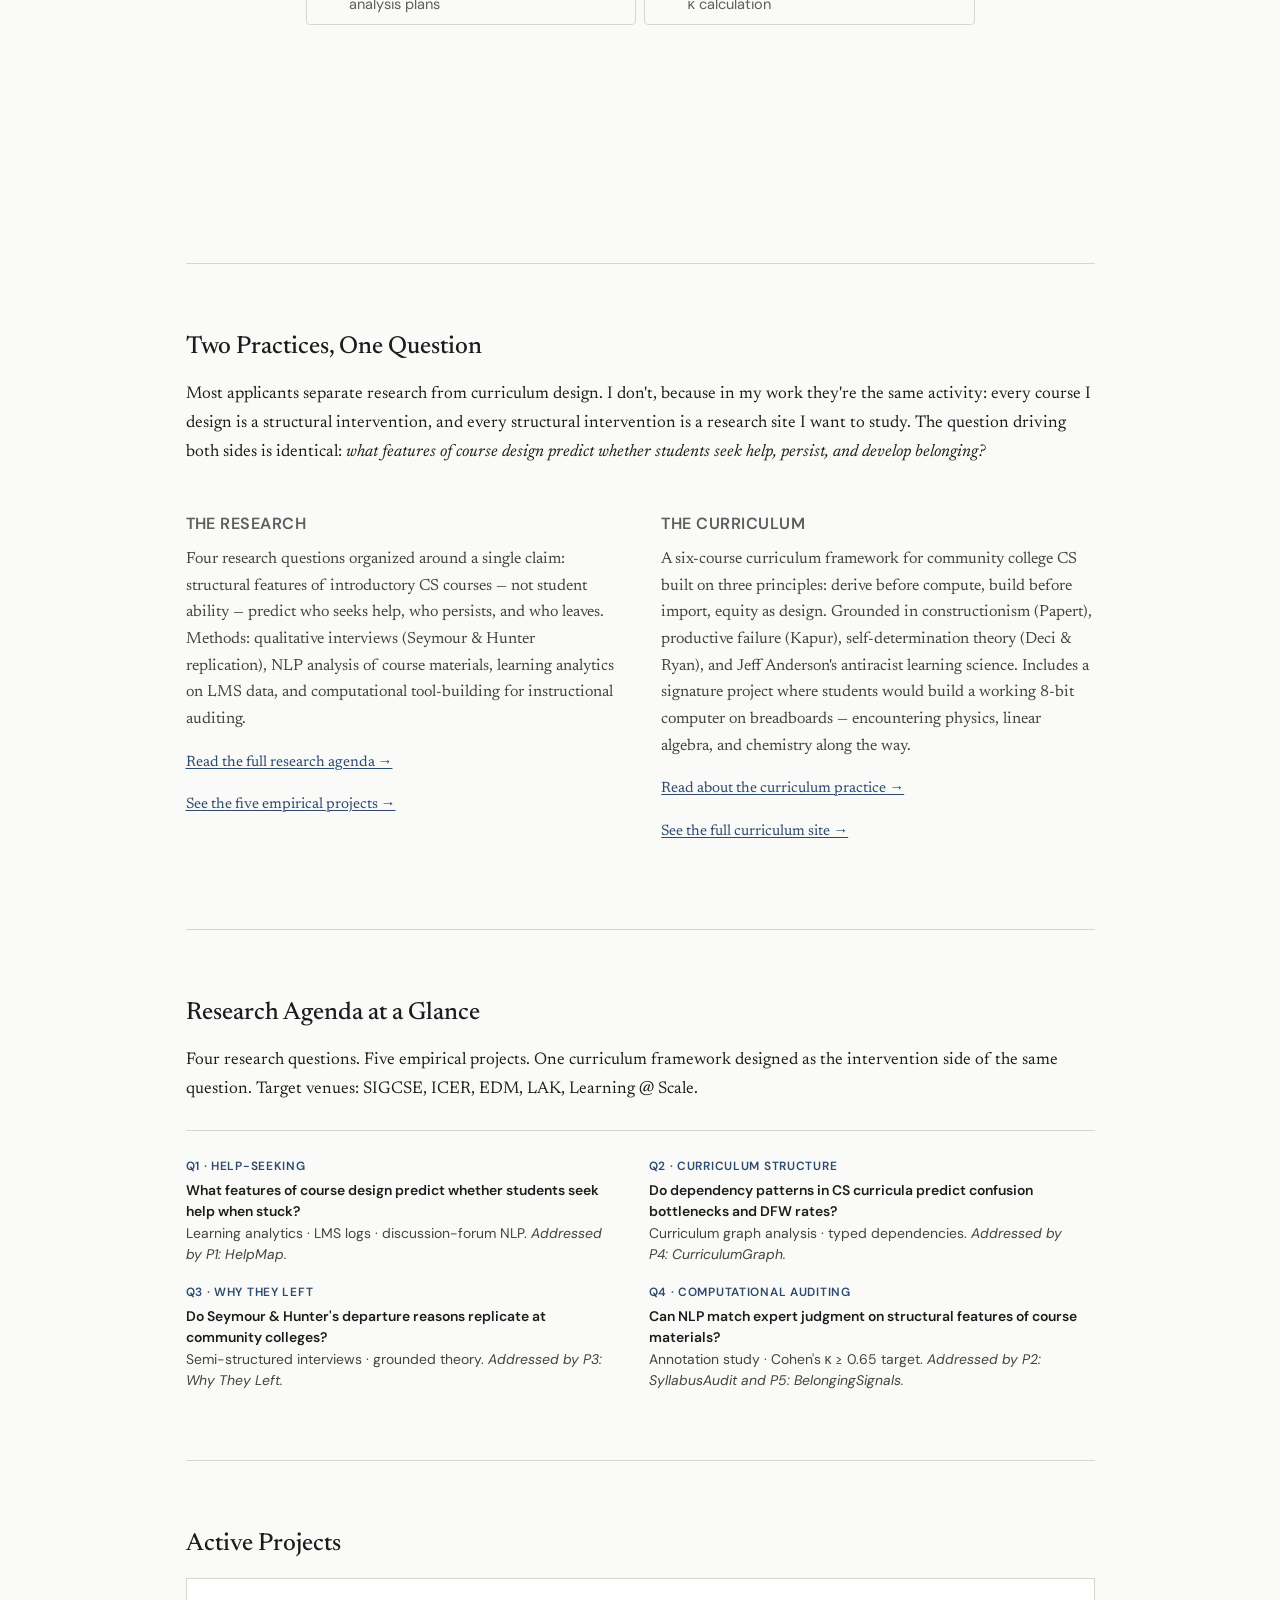
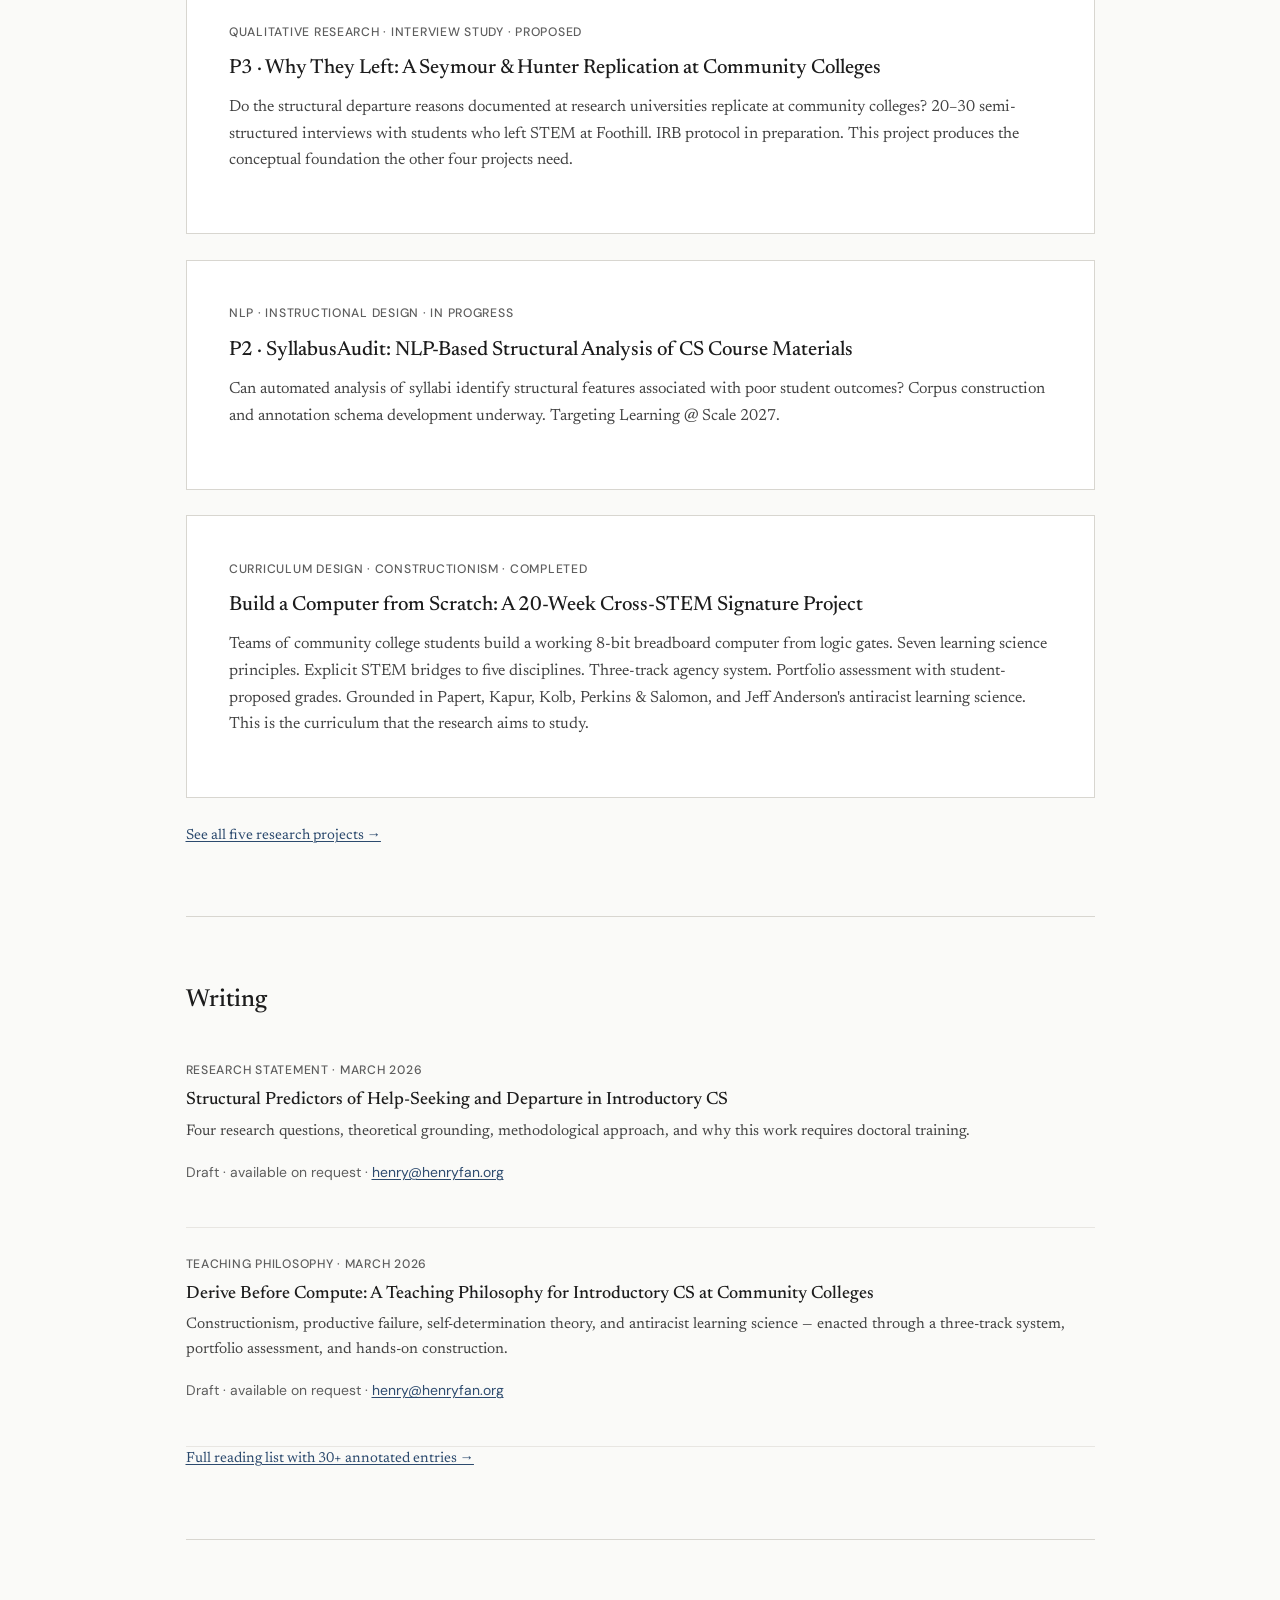
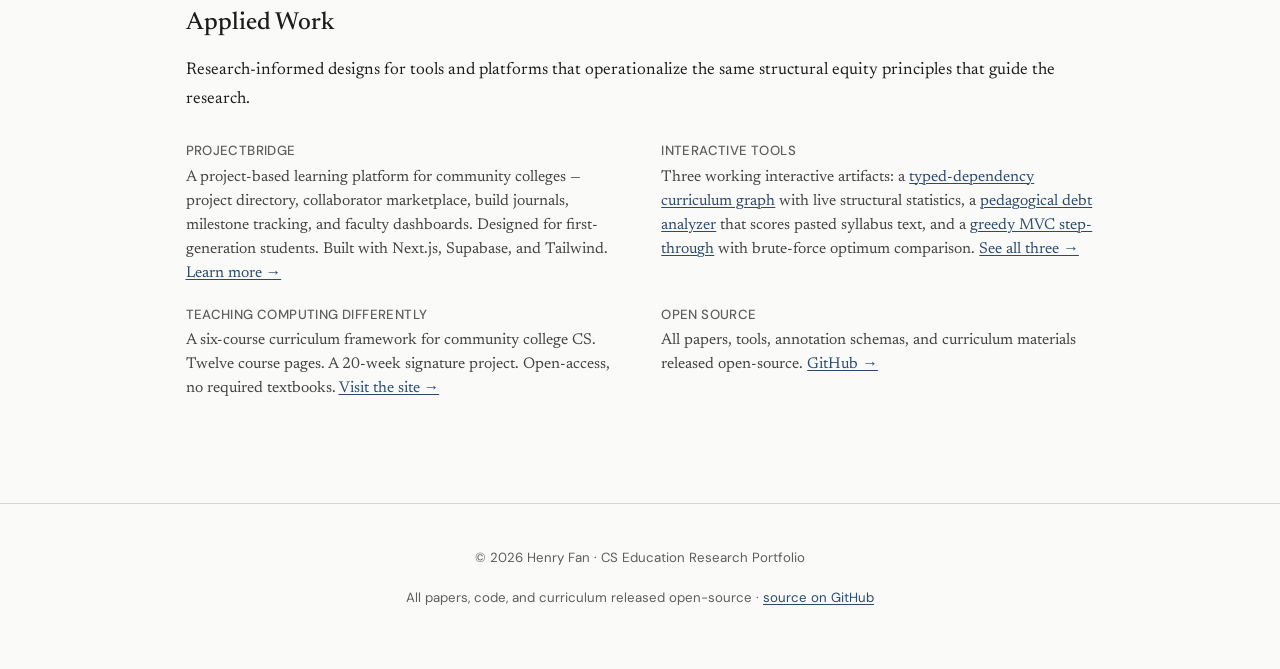
==== commit d5f99bf6: "Add three working interactive research tools Replaces the three paragraph-description prototype card" ====
--- a/index.html
+++ b/index.html
@@ -73,18 +73,14 @@
 
 <div class="hero">
   <p class="hero-label">PhD Application Portfolio · Fall 2026 · CS Education &amp; Learning Sciences</p>
-  <h1>I study why students leave STEM — and I build the courses that make them stay.</h1>
+  <h1>Students leave STEM because the structure pushes them out. This site is the research program, the tools, and the curriculum I'm building to measure it and change it.</h1>
 
   <p class="lead">
-    I'm Henry Fan, an independent CS education researcher based at the Foothill–De Anza Community College District, where I work on the CVC-OEI Application Support team. I mentor under <a href="https://jeffanderson.stemhaus.com/">Jeff Anderson</a> at Foothill College and I'm applying to PhD programs in CS education and the learning sciences for Fall 2026. My work sits at the intersection of CS education, learning analytics, and structural equity.
+    Seymour &amp; Hunter's <em>Talking About Leaving Revisited</em> (2019) interviewed 5,100 STEM students across 27 institutions and found that the ones who left were not the ones who failed the coursework. Departure tracked four structural variables — teaching quality, weed-out culture, help-seeking suppression, eroded belonging — and did <em>not</em> track GPA or prior preparation. That finding is twenty years old at its root, it is the most cited result in STEM persistence, and it has <strong>never been replicated at a community college</strong>, where roughly half of future STEM majors begin. This site is what I would do about that.
   </p>
 
   <p class="lead">
-    The connecting thread: <strong>structural equity</strong> — the claim, grounded in Seymour and Hunter's landmark work, that students leave STEM not because they can't do the work but because the structures around them weren't designed with them in mind. I'm building a research program to study those structures through interview research, NLP analysis, and learning analytics. In parallel, I design first-principles, hands-on curriculum aimed at the students community colleges actually serve.
-  </p>
-
-  <p class="lead">
-    Before the research took shape, I spent years supporting student-services systems at Foothill — financial aid, counseling, tutoring, learning communities — watching the same students encounter the same invisible barriers from every vantage point the institution offers. That experience is the origin of everything on this site.
+    I'm Henry Fan, a CVC-OEI Application Support Analyst at the Foothill–De Anza Community College District and a mentee of <a href="https://jeffanderson.stemhaus.com/">Jeff Anderson</a> at Foothill College. I'm applying to PhD programs in CS education and the learning sciences for Fall 2026. The <a href="research.html">research agenda</a> is four falsifiable hypotheses. The <a href="tools.html">tools</a> are three working interactive artifacts you can click. The <a href="projects.html">projects</a> are five studies with analysis plans. The <a href="methods.html">methods appendix</a> is the worked annotation, interview guide, and power calculation underneath. The <a href="teaching.html">curriculum</a> is the intervention side of the same question: courses designed from the structural-equity literature, which then become research sites for it.
   </p>
 
   <p class="meta-info">
@@ -92,6 +88,18 @@
     <span>CVC-OEI · Foothill–De Anza</span>
     <span><a href="mailto:henry@henryfan.org">henry@henryfan.org</a></span>
   </p>
+</div>
+
+<div class="page-container">
+  <nav class="home-scanstrip" aria-label="Quick navigation">
+    <p class="home-scanstrip-label">Start where you like</p>
+    <ul class="home-scanstrip-list">
+      <li><a href="research.html"><span class="home-scanstrip-num">4</span><span class="home-scanstrip-text">research hypotheses, each with a construct, an operationalization, a prediction, and a way to be wrong</span></a></li>
+      <li><a href="tools.html"><span class="home-scanstrip-num">3</span><span class="home-scanstrip-text">working interactive tools — a typed-dependency graph, a syllabus debt analyzer, and a greedy MVC animator</span></a></li>
+      <li><a href="projects.html"><span class="home-scanstrip-num">5</span><span class="home-scanstrip-text">empirical projects with data sources, target venues, and pre-registered analysis plans</span></a></li>
+      <li><a href="methods.html"><span class="home-scanstrip-num">1</span><span class="home-scanstrip-text">methods appendix with worked annotation, interview guide, and Cohen's κ calculation</span></a></li>
+    </ul>
+  </nav>
 </div>
 
 <main id="main" class="page-container wide">
@@ -244,8 +252,8 @@
       <dd>A project-based learning platform for community colleges — project directory, collaborator marketplace, build journals, milestone tracking, and faculty dashboards. Designed for first-generation students. Built with Next.js, Supabase, and Tailwind. <a href="tools.html">Learn more →</a></dd>
     </div>
     <div>
-      <dt>Prototype Tools</dt>
-      <dd>Three proof-of-concept implementations: a curriculum dependency visualizer (graph theory), a pedagogical debt analyzer (NLP), and a minimum viable curriculum algorithm. <a href="tools.html">See prototypes →</a></dd>
+      <dt>Interactive Tools</dt>
+      <dd>Three working interactive artifacts: a <a href="tool-curriculum-graph.html">typed-dependency curriculum graph</a> with live structural statistics, a <a href="tool-pedagogical-debt.html">pedagogical debt analyzer</a> that scores pasted syllabus text, and a <a href="tool-mvc.html">greedy MVC step-through</a> with brute-force optimum comparison. <a href="tools.html">See all three →</a></dd>
     </div>
     <div>
       <dt>Teaching Computing Differently</dt>
--- a/style.css
+++ b/style.css
@@ -17,7 +17,14 @@
   --color-border: #d8d6d0;
   --color-border-light: #e8e6e2;
   --color-white: #ffffff;
+  --color-card-bg: #ffffff;
   --color-focus: #3a6b9f;
+  --color-status-proposed-fg: #2c4a6e;
+  --color-status-proposed-bg: #e8eef5;
+  --color-status-in-progress-fg: #5a6e3a;
+  --color-status-in-progress-bg: #eef3e5;
+  --color-status-submitted-fg: #7a5a2e;
+  --color-status-submitted-bg: #f5f0e5;
   --font-serif: 'Newsreader', 'Georgia', serif;
   --font-sans: 'DM Sans', 'Helvetica Neue', sans-serif;
   --max-width: 720px;
@@ -29,6 +36,30 @@
   --space-xl: 2.5rem;
   --space-2xl: 4rem;
   --space-3xl: 6rem;
+}
+
+@media (prefers-color-scheme: dark) {
+  :root {
+    /* Warm editorial dark palette — WCAG AA tested against body/heading text */
+    --color-text: #ededea;
+    --color-text-secondary: #c0bfba;
+    --color-text-muted: #8f8e89;
+    --color-accent: #9cc2ee;
+    --color-accent-light: #badcff;
+    --color-accent-soft: #1a2535;
+    --color-bg: #14130f;
+    --color-bg-alt: #1c1b17;
+    --color-card-bg: #1a1915;
+    --color-border: #2f2d27;
+    --color-border-light: #26241f;
+    --color-focus: #badcff;
+    --color-status-proposed-fg: #badcff;
+    --color-status-proposed-bg: #1a2535;
+    --color-status-in-progress-fg: #c7dc9b;
+    --color-status-in-progress-bg: #202a15;
+    --color-status-submitted-fg: #e3c896;
+    --color-status-submitted-bg: #2a2318;
+  }
 }
 
 *, *::before, *::after {
@@ -339,7 +370,7 @@
 /* ---- Cards ---- */
 
 .card {
-  background: var(--color-white);
+  background: var(--color-card-bg);
   border: 1px solid var(--color-border);
   padding: var(--space-xl);
   margin-bottom: var(--space-lg);
@@ -395,18 +426,18 @@
 }
 
 .status.proposed {
-  color: var(--color-accent);
-  background: #e8eef5;
+  color: var(--color-status-proposed-fg);
+  background: var(--color-status-proposed-bg);
 }
 
 .status.in-progress {
-  color: #5a6e3a;
-  background: #eef3e5;
+  color: var(--color-status-in-progress-fg);
+  background: var(--color-status-in-progress-bg);
 }
 
 .status.submitted {
-  color: #7a5a2e;
-  background: #f5f0e5;
+  color: var(--color-status-submitted-fg);
+  background: var(--color-status-submitted-bg);
 }
 
 /* ---- Research question blocks ---- */
@@ -737,12 +768,14 @@
   border-color: var(--color-accent);
 }
 
-.card-title--lg {
-  font-size: 1.3rem !important;
-}
-
-.card-title--md {
-  font-size: 1.2rem !important;
+.card .card-title--lg,
+.card-title.card-title--lg {
+  font-size: 1.3rem;
+}
+
+.card .card-title--md,
+.card-title.card-title--md {
+  font-size: 1.2rem;
 }
 
 .detail-grid--wide {
@@ -875,6 +908,167 @@
   scroll-margin-top: 5rem;
 }
 
+.reading-essay {
+  margin: var(--space-lg) 0 var(--space-xl);
+  padding: var(--space-lg) var(--space-xl);
+  border: 1px solid var(--color-border);
+  border-left: 3px solid var(--color-accent);
+  border-radius: 4px;
+  background: var(--color-bg);
+}
+.reading-essay h3 {
+  font-family: var(--font-serif);
+  font-size: 1.35rem;
+  margin: 0 0 var(--space-md);
+  color: var(--color-text);
+}
+.reading-essay p {
+  font-family: var(--font-serif);
+  font-size: 1.02rem;
+  line-height: 1.65;
+  margin: 0 0 var(--space-md);
+  color: var(--color-text);
+}
+.reading-essay p:last-child { margin-bottom: 0; }
+.reading-essay strong {
+  font-weight: 600;
+  color: var(--color-text);
+}
+
+/* ---- Document status pill (used where a PDF link would otherwise go) ---- */
+
+.doc-status {
+  font-family: var(--font-sans);
+  font-size: 0.82rem;
+  color: var(--color-text-muted);
+  font-style: normal;
+}
+
+.doc-status a {
+  color: var(--color-accent);
+}
+
+/* ---- Page-level table of contents ---- */
+
+.page-toc {
+  font-family: var(--font-sans);
+  font-size: 0.87rem;
+  background: var(--color-bg-alt);
+  border: 1px solid var(--color-border-light);
+  border-left: 3px solid var(--color-accent);
+  padding: var(--space-lg) var(--space-xl);
+  margin: var(--space-lg) 0 var(--space-2xl);
+}
+
+.page-toc-label {
+  font-size: 0.72rem;
+  font-weight: 600;
+  letter-spacing: 0.12em;
+  text-transform: uppercase;
+  color: var(--color-text-muted);
+  margin: 0 0 var(--space-sm);
+}
+
+.page-toc-list {
+  list-style: none;
+  padding: 0;
+  margin: 0;
+  display: grid;
+  grid-template-columns: repeat(2, 1fr);
+  gap: 0.45rem 1.5rem;
+}
+
+@media (max-width: 640px) {
+  .page-toc-list {
+    grid-template-columns: 1fr;
+  }
+}
+
+.page-toc-list li {
+  line-height: 1.4;
+}
+
+.page-toc-tag {
+  display: inline-block;
+  min-width: 2.25rem;
+  font-weight: 600;
+  color: var(--color-accent);
+  margin-right: 0.35rem;
+}
+
+.page-toc a {
+  color: var(--color-text);
+  text-decoration: none;
+  border-bottom: 1px solid transparent;
+}
+
+.page-toc a:hover,
+.page-toc a:focus-visible {
+  color: var(--color-accent);
+  border-bottom-color: var(--color-accent);
+}
+
+/* Scroll margin so anchor jumps don't hide behind sticky nav */
+[id^="p"].card,
+.page-toc-target {
+  scroll-margin-top: 5rem;
+}
+
+/* ---- Home scan strip ---- */
+
+.home-scanstrip {
+  margin: var(--space-xl) 0 0;
+  padding: var(--space-md) 0 0;
+  border-top: 1px solid var(--color-border);
+}
+.home-scanstrip-label {
+  font-family: var(--font-sans);
+  font-size: 0.74rem;
+  letter-spacing: 0.1em;
+  text-transform: uppercase;
+  color: var(--color-text-muted);
+  margin: 0 0 var(--space-sm);
+}
+.home-scanstrip-list {
+  list-style: none;
+  padding: 0;
+  margin: 0;
+  display: grid;
+  grid-template-columns: repeat(auto-fit, minmax(220px, 1fr));
+  gap: var(--space-sm);
+}
+.home-scanstrip-list a {
+  display: flex;
+  align-items: baseline;
+  gap: var(--space-xs);
+  padding: var(--space-sm) var(--space-md);
+  border: 1px solid var(--color-border);
+  border-radius: 4px;
+  background: var(--color-bg);
+  color: var(--color-text);
+  text-decoration: none;
+  height: 100%;
+  transition: border-color 0.15s, background 0.15s;
+}
+.home-scanstrip-list a:hover,
+.home-scanstrip-list a:focus-visible {
+  border-color: var(--color-accent);
+  outline: none;
+}
+.home-scanstrip-num {
+  font-family: var(--font-serif);
+  font-size: 2.2rem;
+  line-height: 1;
+  color: var(--color-accent);
+  flex-shrink: 0;
+}
+.home-scanstrip-text {
+  font-family: var(--font-sans);
+  font-size: 0.86rem;
+  line-height: 1.45;
+  color: var(--color-text-muted);
+}
+
 /* ---- Print ---- */
 
 @media print {
